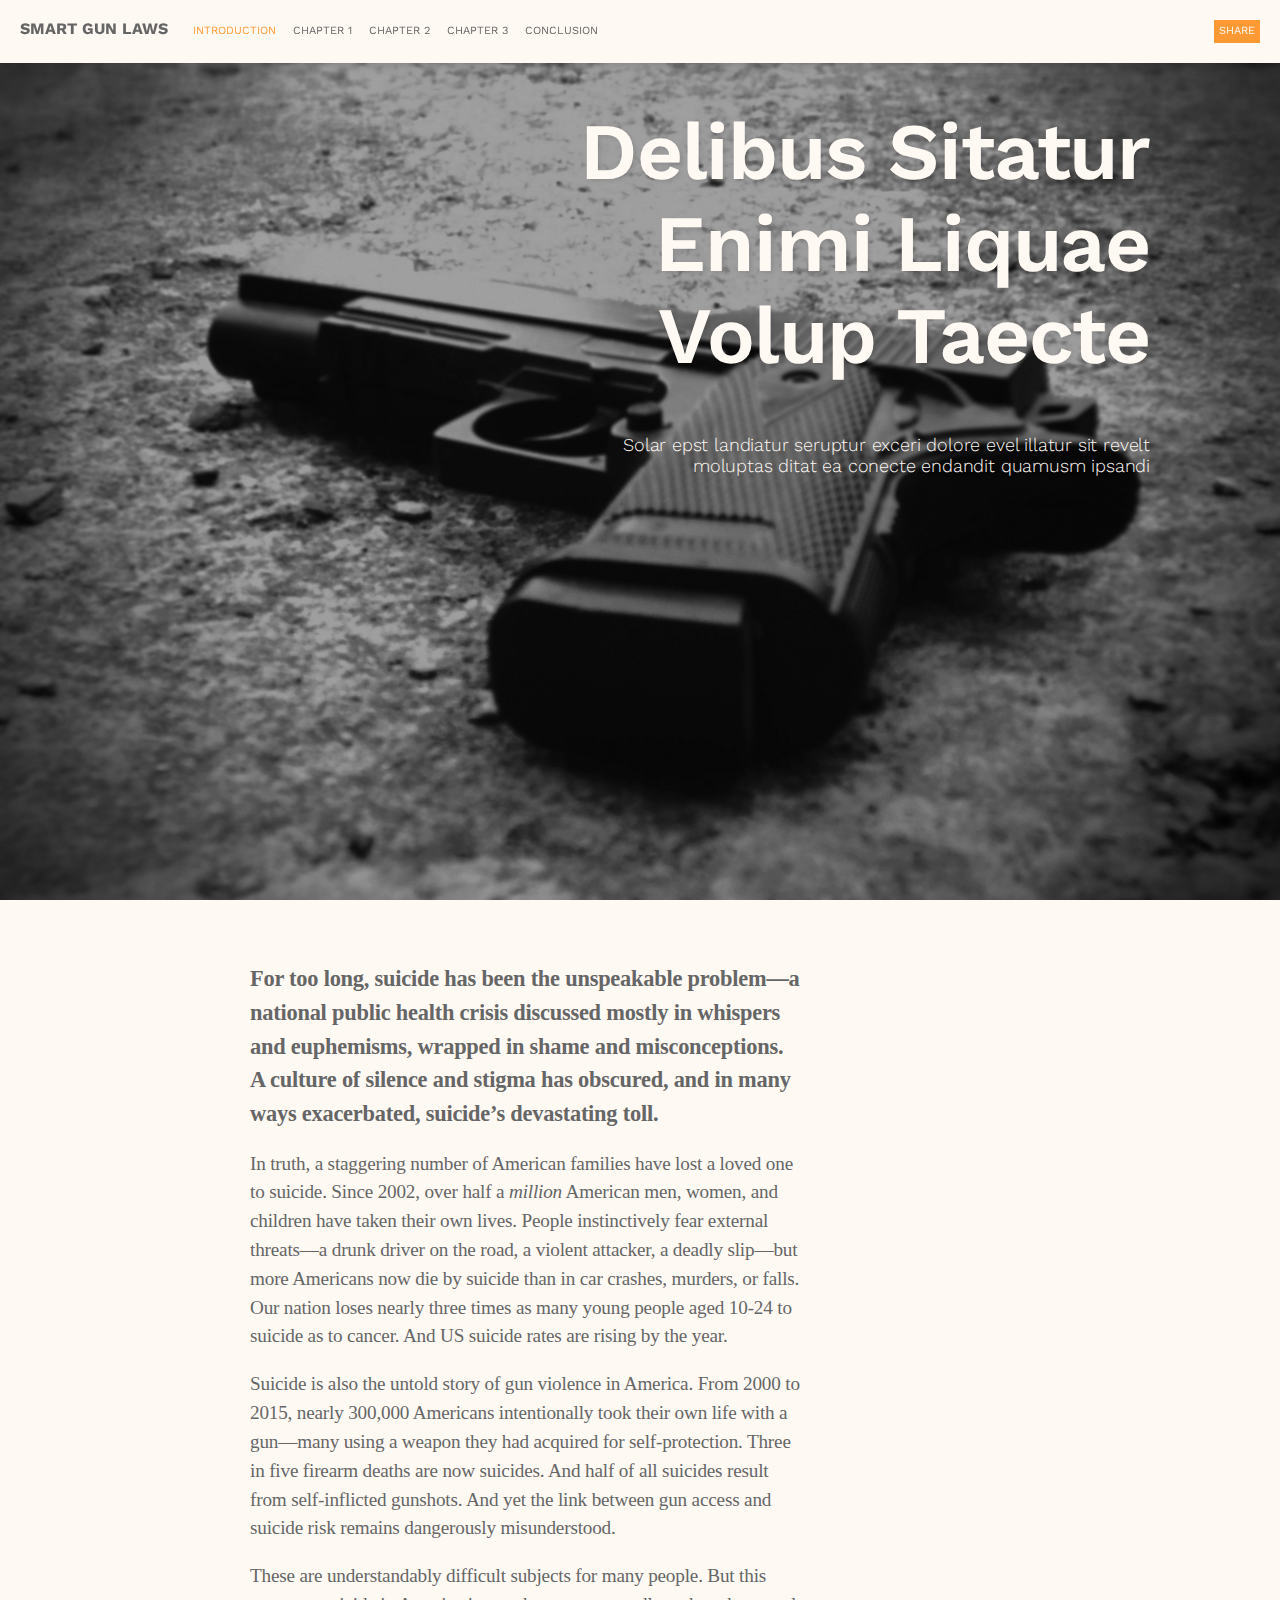
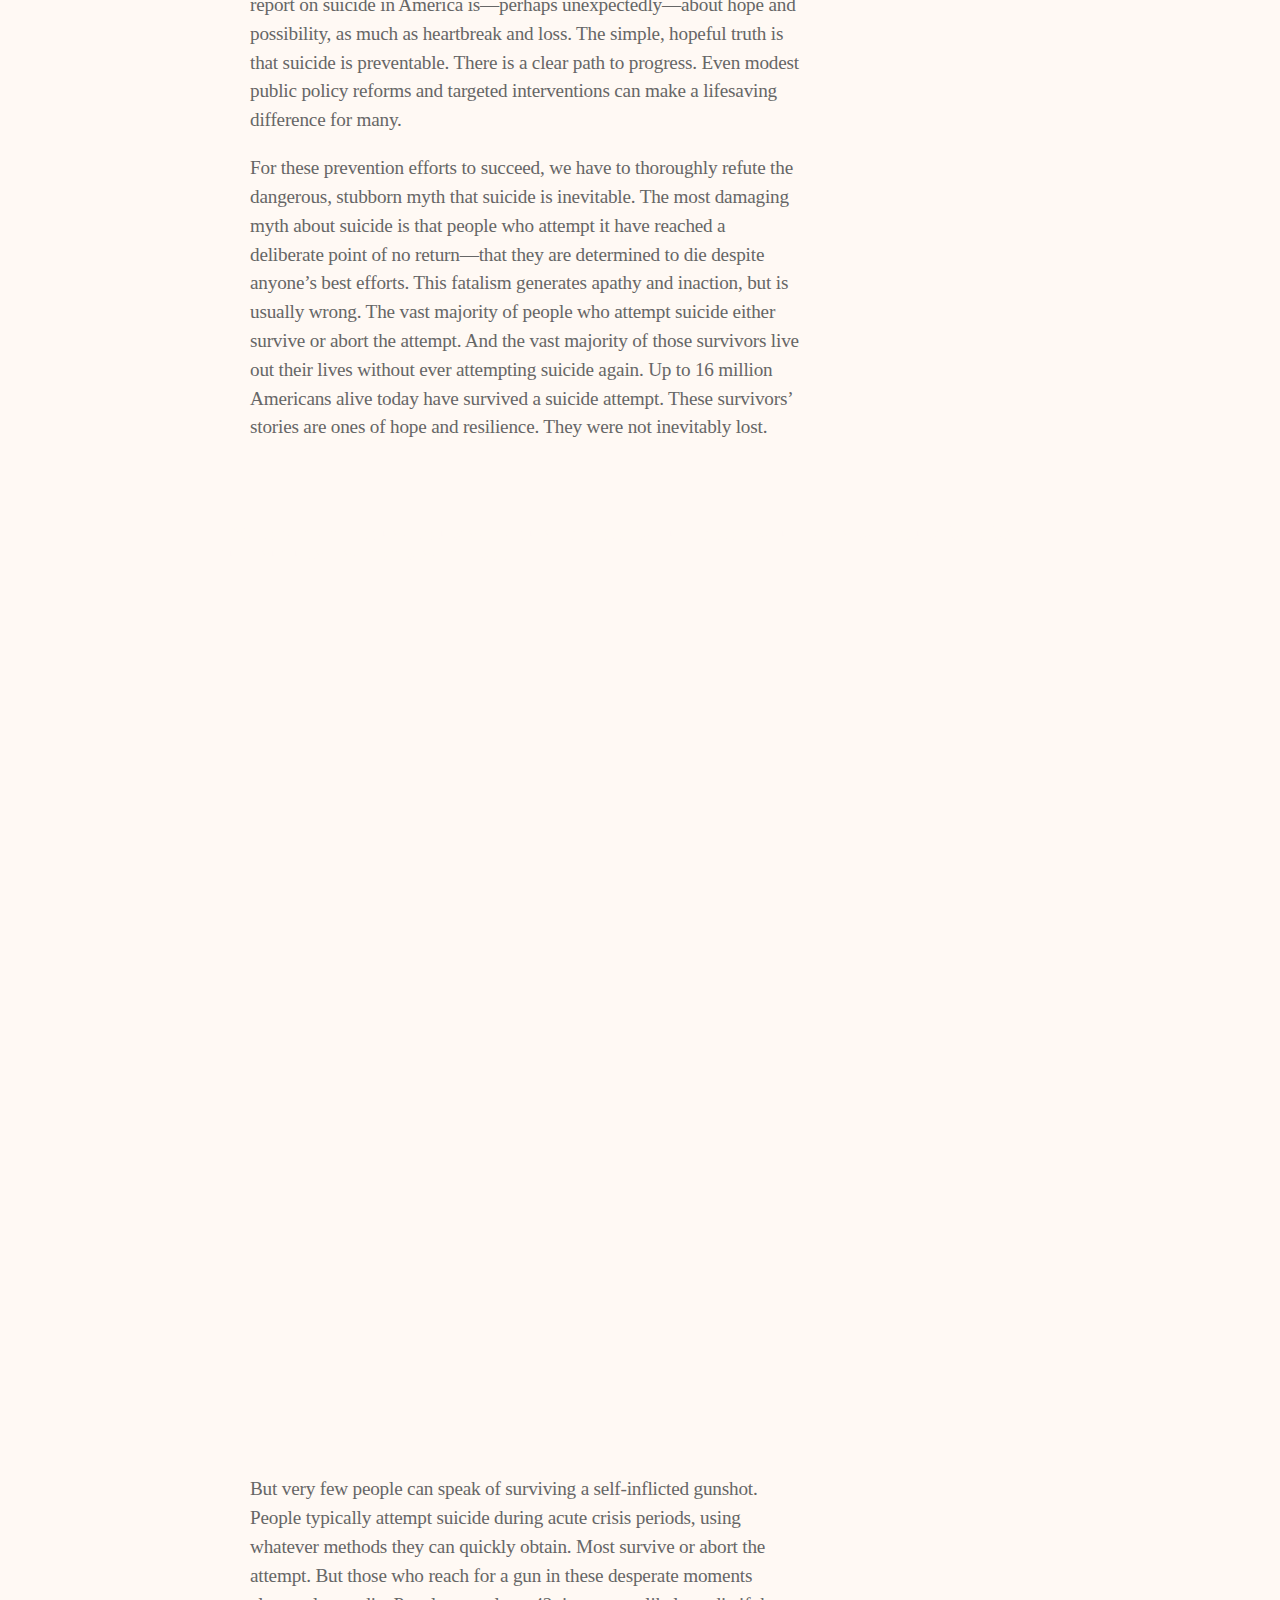
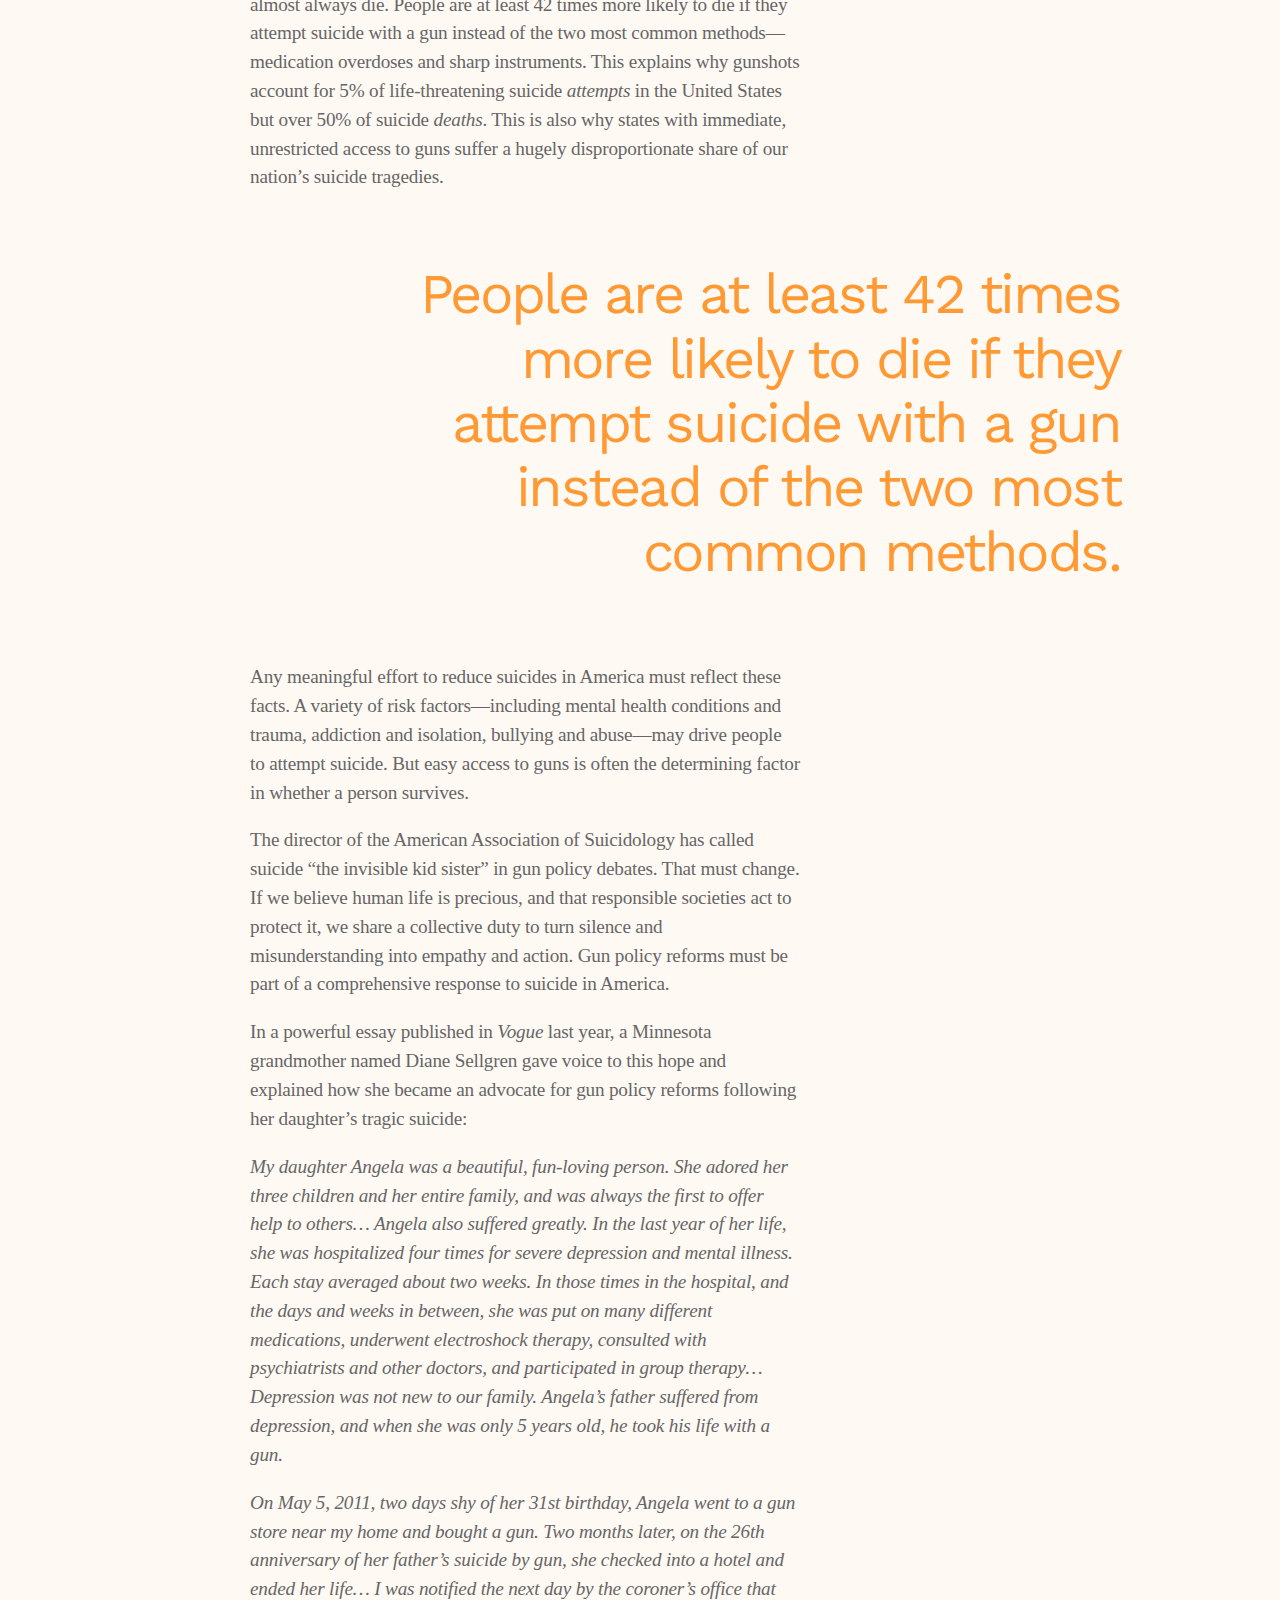
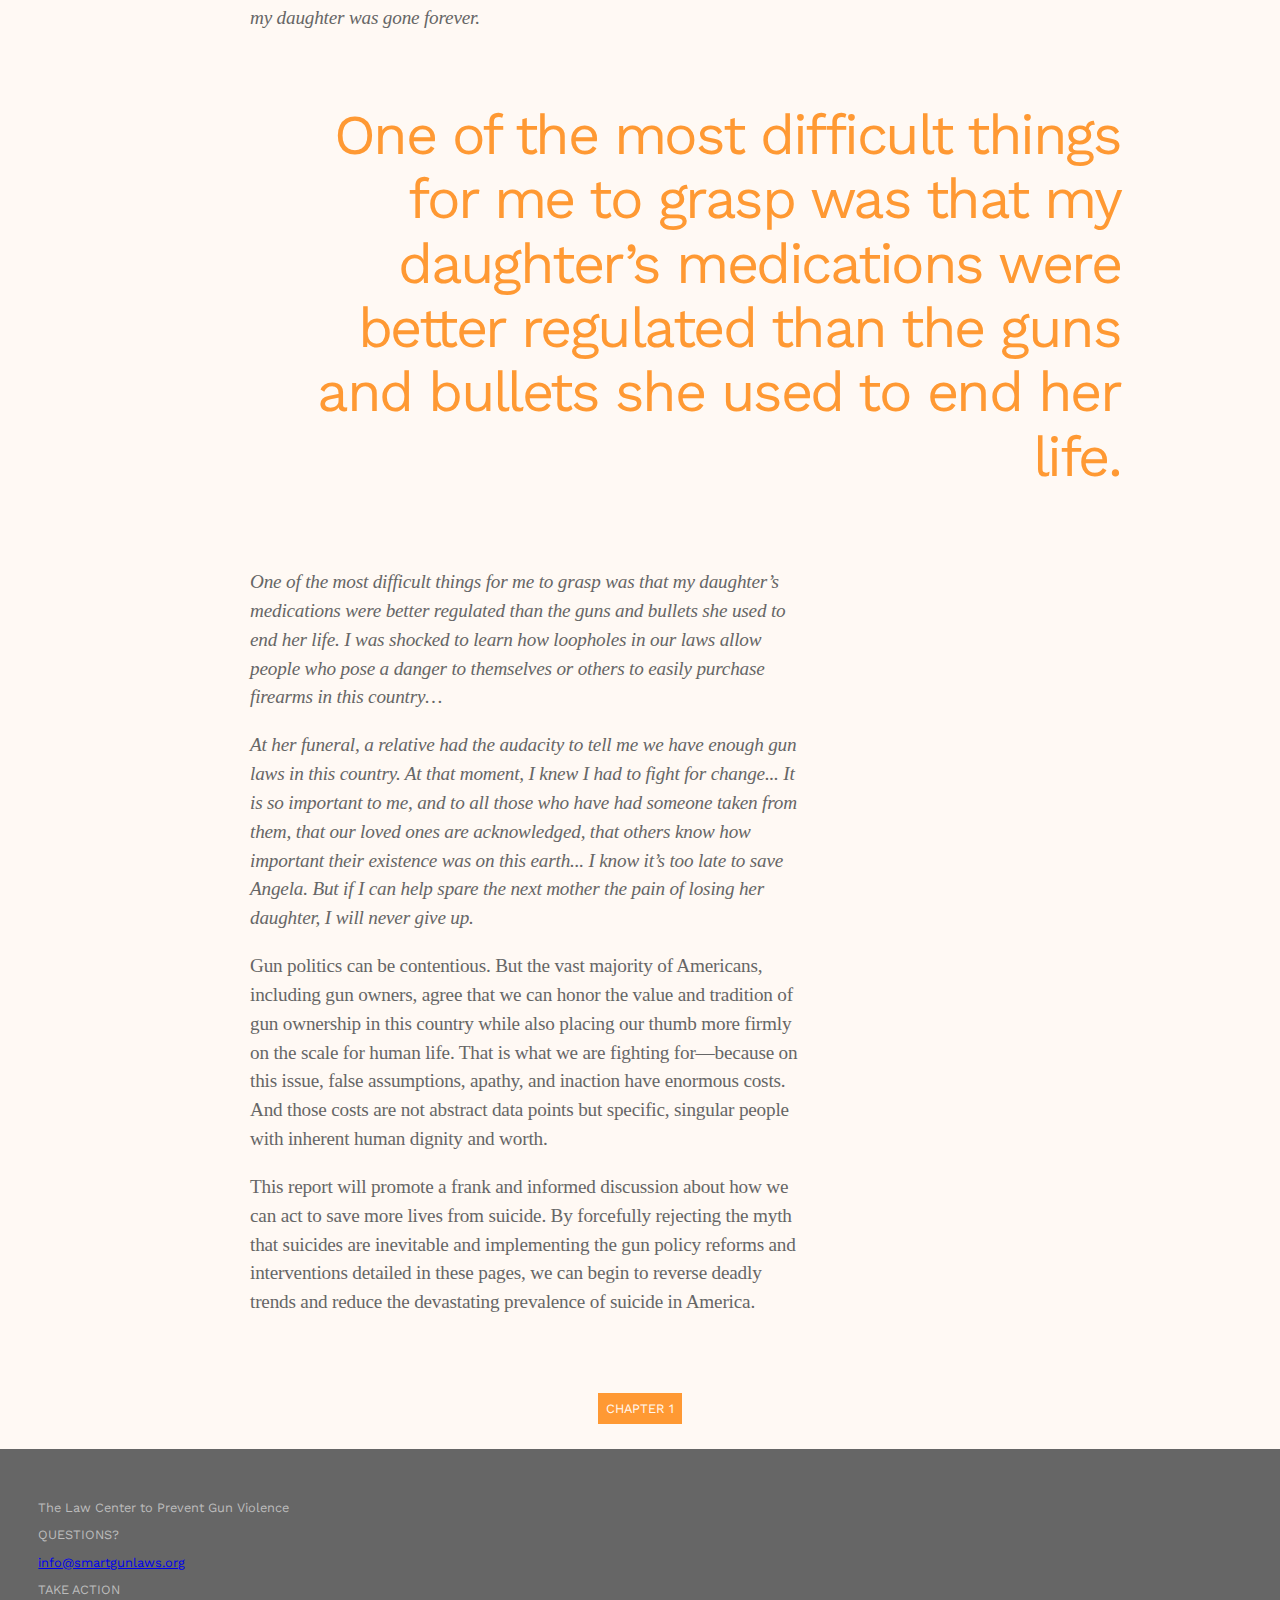
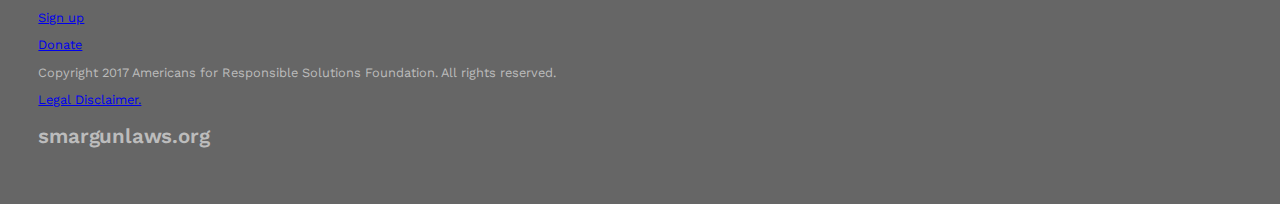
==== index.html @ 07b97317 "Cleaned up header and started cleaning up footer." ====
<!DOCTYPE html>
<html lang="en">
  <head>
    <meta charset="utf-8">
    <!--
      NOTE:
        Page title taxonomy:
          - Homepage: Smart Gun Laws
          - Mission: Mission | Smart Gun Laws
          - About: About | Smart Gun Laws
          - Reports: Reports | Smart Gun Laws
          - Report Page: Report Title | Reports | Smart Gun Laws
    -->
    <title>Delibus sitatur enimi liquae volup taecte | Reports | Smart Gun Laws</title>
    <meta name="description" content="Report template Law Center to Prevent Gun Violence">
    <!-- REVIEW: add some keywords -->
    <meta name="keywords" content="keywords, go, here">
    <!-- NOTE: Normalize/Reset first, followed by third-party, then author CSS -->
    <link rel="stylesheet" href="styles/normalize.css">
    <link rel="stylesheet" href="https://fonts.googleapis.com/css?family=Montserrat:100,100i,200,200i,300,300i,400,400i,500,500i,600,600i,700,700i,800,800i,900,900i">
    <link rel="stylesheet" href="https://fonts.googleapis.com/css?family=Work+Sans:100,200,300,400,500,600,700,800,900">
    <link rel="stylesheet"
    href="//cloud.typography.com/6794894/708148/css/fonts.css">
    <link rel="stylesheet" href="styles/parallax.css">
    <link rel="stylesheet" href="styles/styles.css">
  </head>

  <body>
    <!--
      REVIEW: Semantics re headings
        - use a single h1 followed by h2-h6
        - suggestion: use h1 for report title
        - investigate: best possible semantic for site logo
        - all sections should have a heading
    -->
    <header class="mainheader">
      <!-- <div class="logomark"><img src="images/Logomark.png"></div> -->
      <h1>Smart Gun Laws</h1>
      <button id="menu-toggler">Menu</button>
      <ul class="nav" id="main-menu">
        <li class="nav-item"><a class="current-page" href="index.html">Introduction</a></li>
        <li class="nav-item"><a href="chapter1.html">Chapter 1</a></li>
        <li class="nav-item"><a href="chapter2.html">Chapter 2</a></li>
        <li class="nav-item"><a href="chapter3.html">Chapter 3</a></li>
        <li class="nav-item"><a href="conclusion.html">Conclusion</a></li>
      </ul>
      <a class="donate" href="https://smart-gun-laws.networkforgood.com/projects/11942-smart-gun-laws">Share</a>
    </header>
   
    <div class="titlebanner image-container">
      <h1>Delibus sitatur enimi liquae volup taecte</h1>
      <h2 class="titlebanner-subhead">Solar epst landiatur seruptur exceri dolore evel illatur sit revelt moluptas ditat ea conecte endandit quamusm ipsandi</h2>
    </div>

    <div class="reportcontainer">
      <p class="introtext">For too long, suicide has been the unspeakable problem—a national public health crisis discussed mostly in whispers and euphemisms, wrapped in shame and misconceptions. A culture of silence and stigma has obscured, and in many ways exacerbated, suicide’s devastating toll.</p>
      <p>In truth, a staggering number of American families have lost a loved one to suicide. Since 2002, over half a <i>million</i> American men, women, and children have taken their own lives. People instinctively fear external threats—a drunk driver on the road, a violent attacker, a deadly slip—but more Americans now die by suicide than in car crashes, murders, or falls. Our nation loses nearly three times as many young people aged 10-24 to suicide as to cancer. And US suicide rates are rising by the year. 
      </p>
      <p>Suicide is also the untold story of gun violence in America. From 2000 to 2015, nearly 300,000 Americans intentionally took their own life with a gun—many using a weapon they had acquired for self-protection. Three in five firearm deaths are now suicides. And half of all suicides result from self-inflicted gunshots. And yet the link between gun access and suicide risk remains dangerously misunderstood.</p>
      <p>These are understandably difficult subjects for many people. But this report on suicide in America is—perhaps unexpectedly—about hope and possibility, as much as heartbreak and loss. The simple, hopeful truth is that suicide is preventable. There is a clear path to progress. Even modest public policy reforms and targeted interventions can make a lifesaving difference for many. 
      </p>
      <p>For these prevention efforts to succeed, we have to thoroughly refute the dangerous, stubborn myth that suicide is inevitable. The most damaging myth about suicide is that people who attempt it have reached a deliberate point of no return—that they are determined to die despite anyone’s best efforts. This fatalism generates apathy and inaction, but is usually wrong. The vast majority of people who attempt suicide either survive or abort the attempt. And the vast majority of those survivors live out their lives without ever attempting suicide again. Up to 16 million Americans alive today have survived a suicide attempt. These survivors’ stories are ones of hope and resilience. They were not inevitably lost. 
      </p>
    </div>

    <div id="group1" class="parallax__layer--base image-container inner-image" style="background-image: url('images/sad.jpg')">
      <div>
        <blockquote class="parallax__layer--fore">50% lonest enimiliquae voluptaecte quias di doloriberrum doloreperum eosa peri voluptibero blantis sum aut ullaccae non prae nimpor.</blockquote>
      </div>
    </div>

    <div class="reportcontainer">
      <p>But very few people can speak of surviving a self-inflicted gunshot. People typically attempt suicide during acute crisis periods, using whatever methods they can quickly obtain. Most survive or abort the attempt. But those who reach for a gun in these desperate moments almost always die. People are at least 42 times more likely to die if they attempt suicide with a gun instead of the two most common methods—medication overdoses and sharp instruments. This explains why gunshots account for 5% of life-threatening suicide <i>attempts</i> in the United States but over 50% of suicide <i>deaths</i>. This is also why states with immediate, unrestricted access to guns suffer a hugely disproportionate share of our nation’s suicide tragedies. 
      </p>
      <blockquote>People are at least 42 times more likely to die if they attempt suicide with a gun instead of the two most common methods.</blockquote>
      <p>Any meaningful effort to reduce suicides in America must reflect these facts. A variety of risk factors—including mental health conditions and trauma, addiction and isolation, bullying and abuse—may drive people to attempt suicide. But easy access to guns is often the determining factor in whether a person survives. 
      </p>
      <p>The director of the American Association of Suicidology has called suicide “the invisible kid sister” in gun policy debates. That must change.  If we believe human life is precious, and that responsible societies act to protect it, we share a collective duty to turn silence and misunderstanding into empathy and action. Gun policy reforms must be part of a comprehensive response to suicide in America. 
      </p>
      <p>In a powerful essay published in <i>Vogue</i> last year, a Minnesota grandmother named Diane Sellgren gave voice to this hope and explained how she became an advocate for gun policy reforms following her daughter’s tragic suicide:
      </p>
      <p><i>My daughter Angela was a beautiful, fun-loving person. She adored her three children and her entire family, and was always the first to offer help to others… Angela also suffered greatly. In the last year of her life, she was hospitalized four times for severe depression and mental illness. Each stay averaged about two weeks. In those times in the hospital, and the days and weeks in between, she was put on many different medications, underwent electroshock therapy, consulted with psychiatrists and other doctors, and participated in group therapy… Depression was not new to our family. Angela’s father suffered from depression, and when she was only 5 years old, he took his life with a gun. 
      </i></p>
      <p><i>On May 5, 2011, two days shy of her 31st birthday, Angela went to a gun store near my home and bought a gun. Two months later, on the 26th anniversary of her father’s suicide by gun, she checked into a hotel and ended her life… I was notified the next day by the coroner’s office that my daughter was gone forever. 
      </i></p>
      <blockquote>One of the most difficult things for me to grasp was that my daughter’s medications were better regulated than the guns and bullets she used to end her life.</blockquote>
      <p><i>One of the most difficult things for me to grasp was that my daughter’s medications were better regulated than the guns and bullets she used to end her life. I was shocked to learn how loopholes in our laws allow people who pose a danger to themselves or others to easily purchase firearms in this country… 
      </i></p>
      <p><i>At her funeral, a relative had the audacity to tell me we have enough gun laws in this country. At that moment, I knew I had to fight for change... It is so important to me, and to all those who have had someone taken from them, that our loved ones are acknowledged, that others know how important their existence was on this earth... I know it’s too late to save Angela. But if I can help spare the next mother the pain of losing her daughter, I will never give up.
      </i></p>
      <p>Gun politics can be contentious. But the vast majority of Americans, including gun owners, agree that we can honor the value and tradition of gun ownership in this country while also placing our thumb more firmly on the scale for human life. That is what we are fighting for—because on this issue, false assumptions, apathy, and inaction have enormous costs. And those costs are not abstract data points but specific, singular people with inherent human dignity and worth.</p>
      <p>This report will promote a frank and informed discussion about how we can act to save more lives from suicide. By forcefully rejecting the myth that suicides are inevitable and implementing the gun policy reforms and interventions detailed in these pages, we can begin to reverse deadly trends and reduce the devastating prevalence of suicide in America. 
      </p>
    </div>

    <div class="chapternav-container">
      <a class="bottompage_chapternav" href="chapter1.html">Chapter 1</a>
    </div>

    <footer>
      <!-- this class is defined as "mainheader h1, footer h1" at the top of the stylesheet -->
      <!-- REVIEW: remove h1 -->
      <!-- TODO: style to look more like a heading -->
      <p>The Law Center to Prevent Gun Violence</p>


      <p class="footer-emphasis">Questions?</p>
      <p><a href="mailto:info@smartgunlaws.org"> info@smartgunlaws.org</a></p>

      <p class="footer-emphasis">Take Action</p>
      <p><a href="http://smartgunlaws.org/sign-up/">Sign up</a></p>

      <p><a href="https://smart-gun-laws.networkforgood.com/projects/11942-smart-gun-laws">Donate</a></p>


      <p>Copyright 2017 Americans for Responsible Solutions Foundation. All rights reserved.</p>
      <p><a href="http://smartgunlaws.org/legal-disclaimer">Legal Disclaimer.</a></p>
      <h2 class=".footer-url">smargunlaws.org</h2>
    </footer>

    <script src="scripts/jquery-3.2.1.min.js"></script>
    <script src="scripts/index.js"></script>

  </body>
</html>
---- styles/parallax.css ----
/* Parallax base styles */
.parallax {
  /* height fallback for older browsers */
  height: 500px;
  height: 100vh;
  overflow-x: hidden;
  overflow-y: auto;
  -webkit-perspective: 300px;
  perspective: 300px;
  -webkit-perspective-origin-x: 100%;
  perspective-origin-x: 100%;
}

.parallax__group {
  position: relative;
  /* height fallback for older browsers */
  height: 500px;
  height: 100vh;
  -webkit-transform-style: preserve-3d;
  transform-style: preserve-3d;
}

.parallax__layer {
  position: absolute;
  top: 0;
  left: 0;
  right: 0;
  bottom: 0;
  -webkit-transform-origin-x: 100%;
  transform-origin-x: 100%;
}

/* Scale is calculated using:
  1 + (translateZ * -1) / perspective
*/
.parallax__layer--fore {
  -webkit-transform: translateZ(90px) scale(.7);
  transform: translateZ(90px) scale(.7);
  z-index: 1;
}

.parallax__layer--base {
  -webkit-transform: translateZ(0);
  transform: translateZ(0);
  z-index: 4;
}

.parallax__layer--back {
  -webkit-transform: translateZ(-100px) scale(2);
  transform: translateZ(-100px) scale(2);
  z-index: 3;
}

.parallax__layer--deep {
  -webkit-transform: translateZ(-600px) scale(3);
  transform: translateZ(-600px) scale(3);
  z-index: 2;
}

#group1 {
  /* slide over group 2 */
  z-index: 5; 
}
---- styles/styles.css ----
/* apply a natural box layout model to all elements, but allowing components to change */
html {
  box-sizing: border-box;
}
*, *:before, *:after {
  box-sizing: inherit;
}

html, body {
  font-family: 'Work Sans', sans-serif;
  color: #666;
  margin: 0;
  padding: 0;
  height: 100%;
  background-color: #fff9f4;
  word-break: keep-all;
}

h3, h4, h5, h6, .reportcontainer h1, .reportcontainer h2 {
  padding-top: 2em;
  padding-bottom: 0px;
  margin-left: -20px;
}

h2 {
  font-size: 1.6em;
  font-weight: 600;
  letter-spacing: -0.01em;
  /*text-transform: uppercase;*/
}

h3 {
  font-size: 1.4em;
  font-weight: 600;
  letter-spacing: 0.01em;
}

h4 {
  font-weight: 200;
  letter-spacing: -0.01em;
  text-transform: uppercase;
}

h5 {
  font-size: 0.9em;
  font-weight: 700;
  letter-spacing: -0.01em;
  text-transform: uppercase;
  margin-left: inherit;
}

h6 {
  font-weight: 200;
  letter-spacing: -0.01em;
  margin-left: inherit;
}

.image-container {
  background-size: cover;
  background-attachment: fixed;
  height: 100vh;
  z-index: 2;
  /*content: attr(experiment)*/
}

/**** END BODY STYLES ****/

header {
  position: fixed;
  z-index: 1;
  width: 100%;
  padding: 0 20px;
  box-shadow: 0 1px 12px -3px rgba(0,0,0,0.3);
  background-color: #fff9f4;
  border-bottom: 1px #ddd;
}

button {
  cursor: pointer;
  outline: 0;
}

header h1, footer h1{
  font-size: 1em;
  display: inline-block;
  text-transform: uppercase;
}

.logomark {
  /*background-image: url(../images/Logomark.png);*/
  width: 15px;
  padding: 5px;
  display: inline;
  margin: 0px 5px;
}


/**** MAIN NAVIGATION ****/

.mainheader ul{
  display: inline-block;
  margin: 20px;
  padding: 0;
  list-style: none;
  cursor: pointer;
}

.nav li {
  display: inline;
  padding-right: 12px;
}

#menu-toggler {
  display: none;
}

/*
When defining pseudo-behaviors for link the rulesets need to come in this order ("love hate")
  a:link - a basic link
  a:visited - a previously visited page
  a:hover - a mouse over the link
  a:active - a currently clicked link
*/

.mainheader a {
  color: #666;
  text-decoration: none;
  font-size: 11px;
  text-transform: uppercase;
}

.mainheader a:hover {
  color: #ff9933;
  transition: color .2s linear;
}

.mainheader a:active {
  color: #ff9933;
}

.mainheader a.current-page {
  color: #ff9933;}

.mainheader a.donate {
  float: right;
  margin: 20px 0;
  padding: 5px;
  color: #fff9f4;
  background-color: #ff9933;
}

a:visited {
  color: inherit;
  text-decoration: none;
}

/**** END MAIN NAVIGATION ****/



/**** TITLE BANNER ****/

.titlebanner {
  min-height: 600px;
  /* Make a concession for the fixed position header above (~52px high) */
  padding: 52px 130px 0px 550px;
  font-size: 40px;
  letter-spacing: -0.03em;
  background-image: url("../images/gun-on-ground-gray2.jpg");
  color: #fff9f4;
  text-transform: capitalize;
  text-align: right;
  text-shadow: 2px 2px 4px rgba(0, 0, 0, 0.1);
}

.titlebanner h1 {
  font-weight: 600;
}

.titlebanner-subhead {
  font-size: 18px;
  font-weight: 300;
  text-transform: none;
  padding-top: 0px;
}

/**** END TITLE BANNER ****/

/**** REPORT BODY ****/

.reportcontainer {
  padding: 40px 100px 40px 250px;
}

.reportcontainer h1 {
  font-size: 2em;
  text-transform: lowercase;
  text-transform: capitalize;
}

.reportcontainer p {
  font-family: Georgia, serif;
  line-height: 1.5em;
  letter-spacing: -0.01em;
  font-size: 1.2em;
  padding-right: 380px;
  margin-bottom: 10px;
}

.reportcontainer .introtext {
  color: #666;
  font-size: 1.4em;
  font-weight: 700;
}

.reportcontainer blockquote {
  margin: 0;
  padding: 60px;
  font-size: 3.5em;
  letter-spacing: -0.045em;
  text-align: right;
  color: #ff9933;
}

.inner-image blockquote {
  font-size: 1.5em;
  color: #fff9f4;
}

.reportcontainer ul { 
  margin: 0px 60px; 
  padding: 30px; 
  line-height: 1.5em;
}

.reportcontainer li {
  margin-bottom: 10px;
 /* margin-right: 50px;*/
 max-width: 87%;
}

/**** END REPORT BODY ****/



/**** GRAPHICS ****/

.graphic-container {
  font-size: 1em;
  letter-spacing: -0.045em;
  z-index: 1;
  padding: 50px;
  margin: 40px 40px;
  /*position: relative;
  display: block;*/
  text-transform: uppercase;
  font-size: 0.8em;
  text-align: center;
  display: flex;
  flex-wrap: wrap;
  justify-content: space-between;
}

.bar-chart {
  display: table;
  table-layout: fixed;
  width: 90%;
  max-width: 600px;
  height: 200px;
  margin: 0 auto;
  /*background-image: linear-gradient(red);
  background-size: 100% 50px;
  background-position: left top;*/
}
.bar-chart li {
  position: relative;
  display: table-cell;
  vertical-align: bottom;
  height: 200px;
}
.bar-chart span {
  margin: 0 1em;
  display: block;
  background: #666;
  animation: draw 1.3s ease-in-out;
}

.bar-chart span:before {
  position: absolute;
  left: 0;
  right: 0;
  top: 100%;
  padding: 5px 1em 0;
  display: block;
  content: attr(title);
}

@keyframes draw {
  0% {
    height: 0;
  }
}


/**** END GRAPHICS ****/




/**** BOTTOM PAGE CHAPTER NAVIGATION****/
.chapternav-container {
  margin: 2em;
  text-align: center;
}

.bottompage_chapternav {
  padding: 8px;
  background-color: #ff9933;
  color: #fff9f4;
  text-transform: uppercase;
  font-size: 0.8em;
  text-decoration: none;
}

a.bottompage_chapternav:hover {
  background-color: #ffefe2;
  transition: background-color .2s linear;
}

a.bottompage_chapternav:active {
  color: #ff9933;
  text-decoration: none;
}



/**** END BOTTOM PAGE CHAPTER NAVIGATION****/




/**** FOOTER ****/

footer {
  padding: 3em;
  font-size: 0.8em;
  background-color: #666;
  color: #bcbcbc;
}

.footer-url {
  font-family: "Gotham A", "Gotham B", sans-serif;
  font-size: 1.1em;
  font-weight: 200;
}

.footer-emphasis {
  font-weight: 400;
  text-transform: uppercase;
}

footer p {
  margin-right: 5px;
}

.footer a:hover {
  color: #ff9933;
  /*text-decoration: underline;*/
  /*transition: color .2s linear;*/
}

.footer a:active {
  color: #ff9933;
}




/**** END FOOTER ****/

/*** MEDIA QUERIES ***/
@media screen and (max-width: 1150px) {
  .titlebanner, .titlebanner-subhead {
    margin: 0px;
    padding: 60px 40px 0px 50px;
    text-align: left;
  }
  .titlebanner-subhead {
    padding: 0px;
  }
  .reportcontainer {
    padding: 40px 100px 80px 40px;
  }
  .reportcontainer p{
    padding-right: 160px;
  }
  .reportcontainer blockquote {
    padding-bottom: 65px;
  }
  .graphic-container{
    width: 50%
  }
}

@media screen and (max-width: 750px) {
  .mainheader h1 {
    display: none;
  }
  .nav li{
    display: none;
  }
  #menu-toggler {
    display: inline;
  }
  .titlebanner, .titlebanner-subhead {
    margin: 0px;
    padding: 60px 40px 0px 50px;
    text-align: left;
    font-size: 2em;
  }
  .titlebanner-subhead {
    padding: 0px;
    font-size: 1em;
  }
  .reportcontainer p{
    padding: 8px 16px;
  }
  .reportcontainer blockquote {
    padding: 30px 0px 60px 0px;
    font-size: 2.5em;
  }
  .graphic-container{
    width: 100%;
    margin: 0px;
    padding: 3px;
  }
  .bar-chart span {
    margin: 0 0.3em;
  }
}

@media screen and (max-width: 450px) {
  h2, h3, h4, h5, h6, .reportcontainer h1, .reportcontainer h2 {
    padding-top: 1.4em;
    padding-bottom: 3px;
    margin-left: 3px;
  }
  .titlebanner h1, .titlebanner-subhead {
    padding: 60px 10px 0px 10px;
    text-align: center;
    font-size: 1.3em;
  }
  .titlebanner-subhead {
    padding-top: 0px;
    /*padding-left: 40px;*/
    font-size: 0.7em;
  }
  .reportcontainer {
    margin-left: 10px;
    margin-right: 10px;
    padding: 0px;
  }
  .reportcontainer p{
    font-size: 1.1em;
    padding: 3px;
  }
  .reportcontainer blockquote {
    font-size: 2em;
    text-align: right;
    font-weight: 400;
    padding-right: 10px;
    padding-bottom: 30px;
    padding-left: 0px;
  }
}

/*** END MEDIA QUERIES ***/
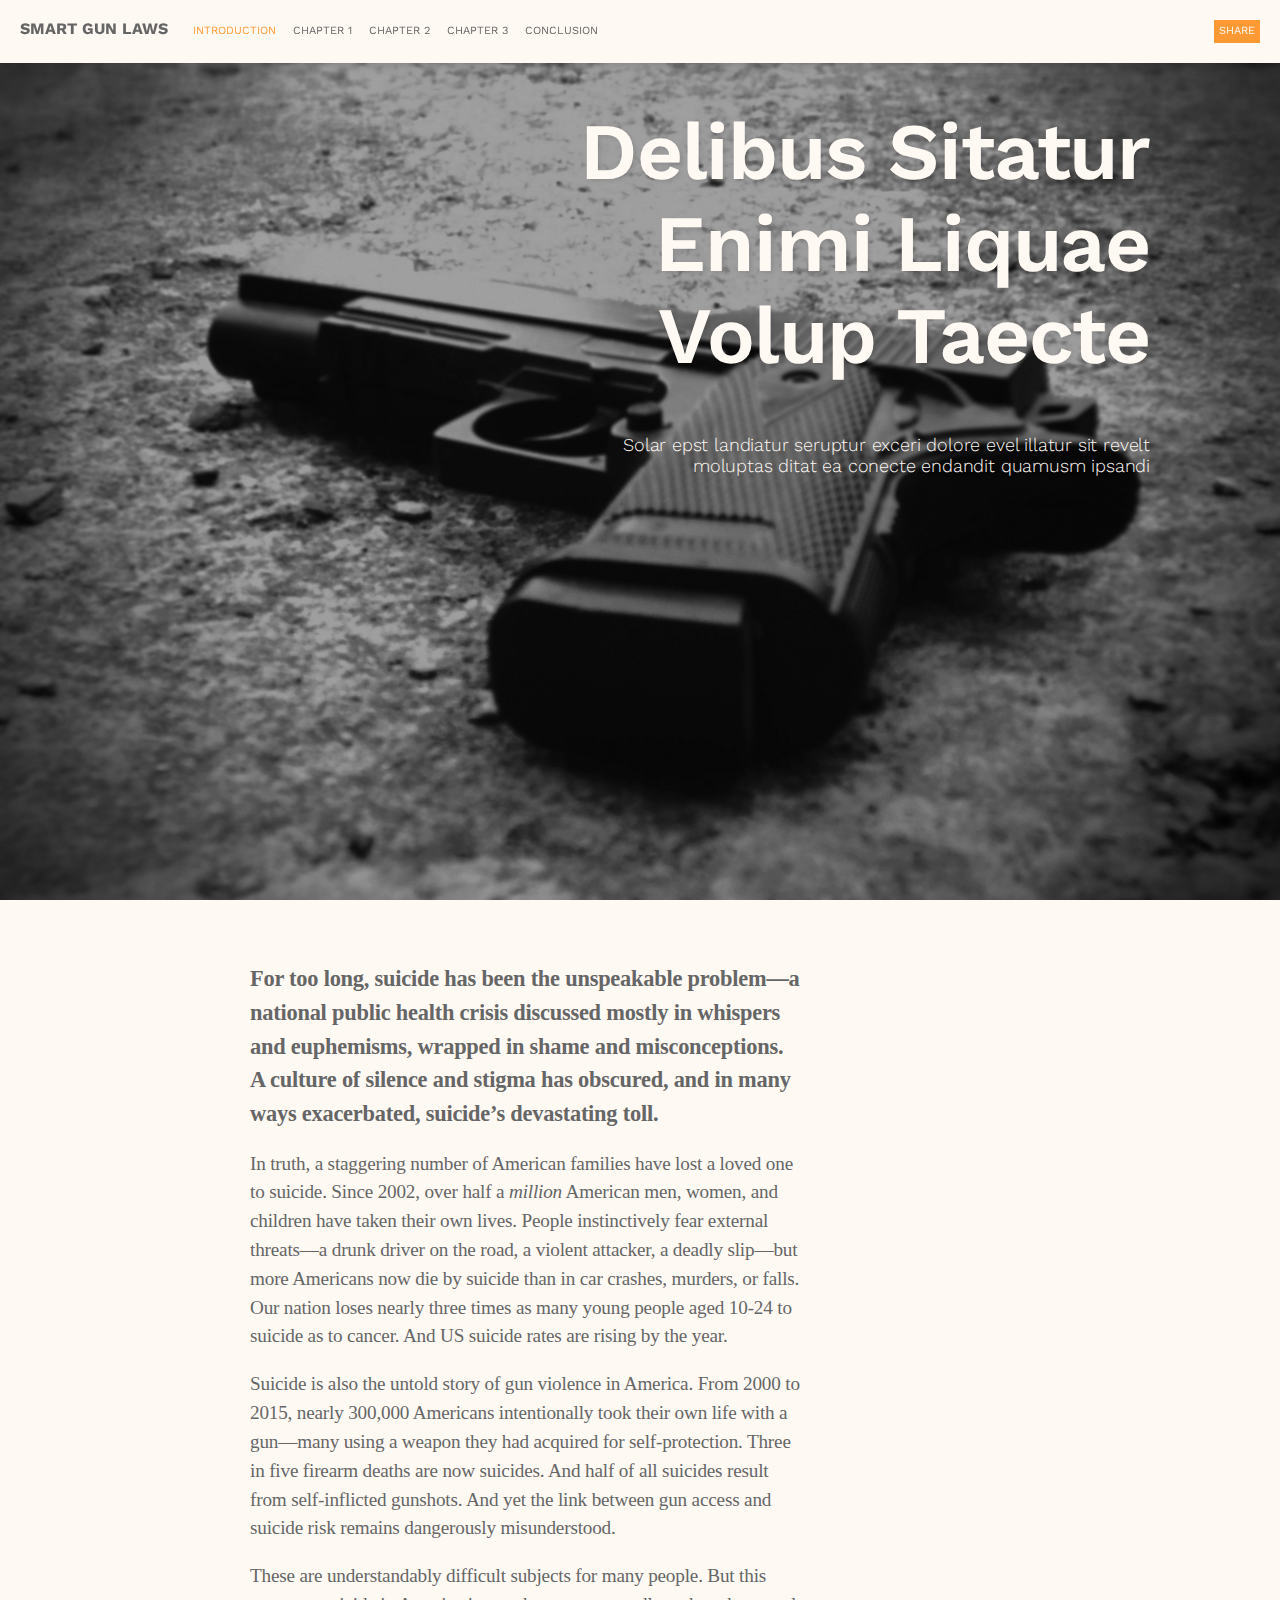
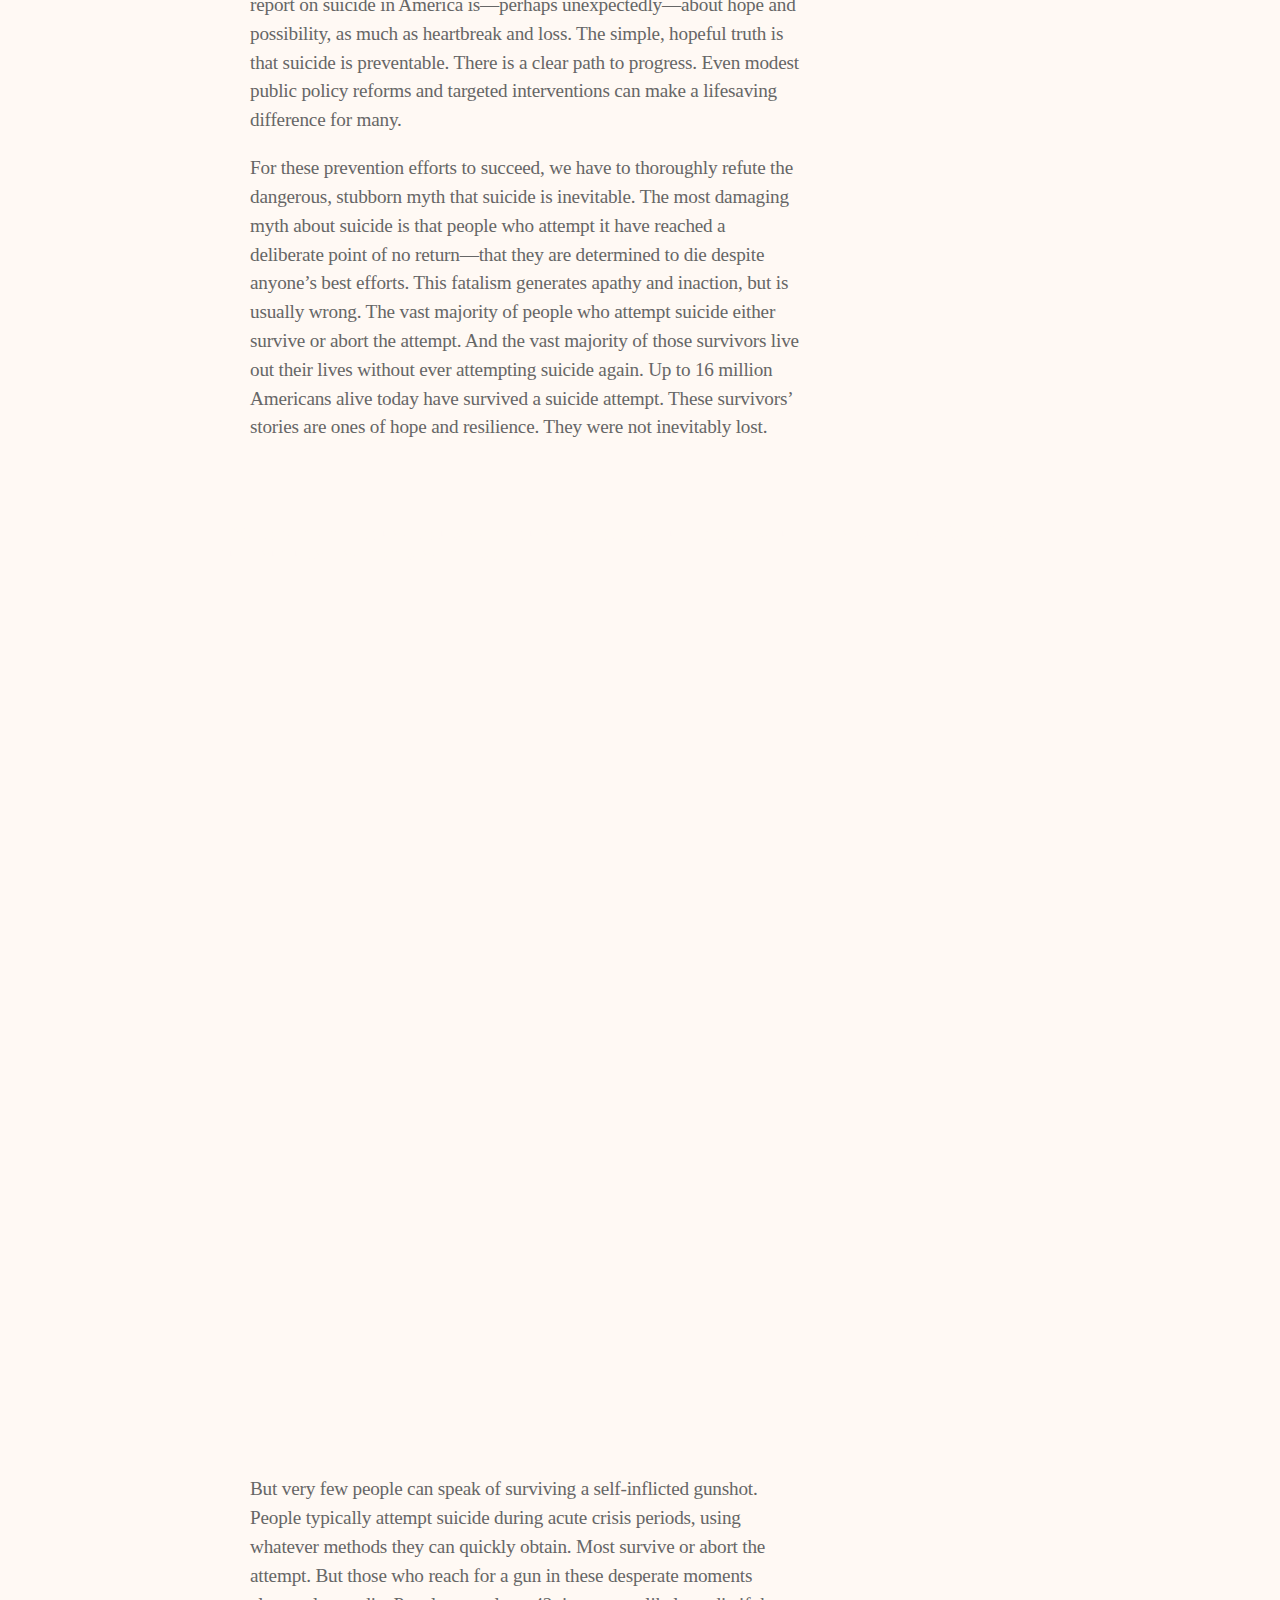
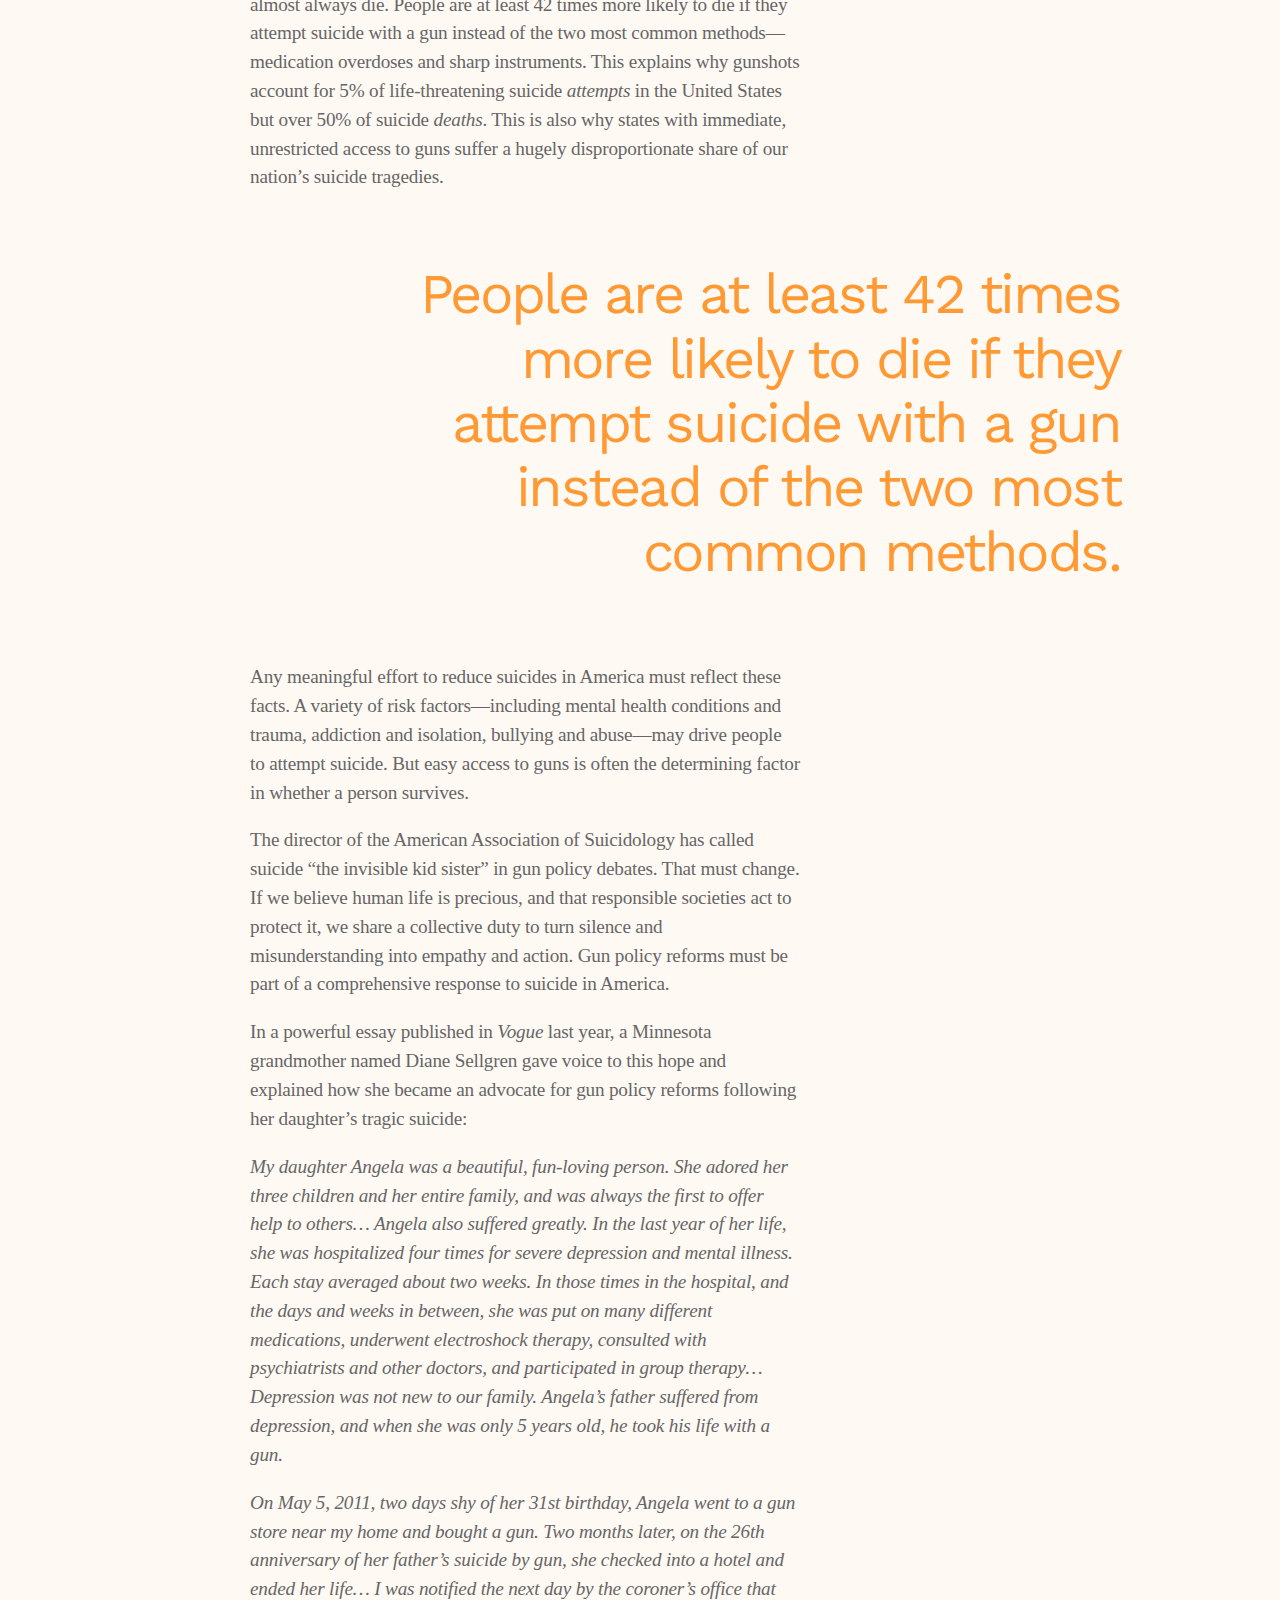
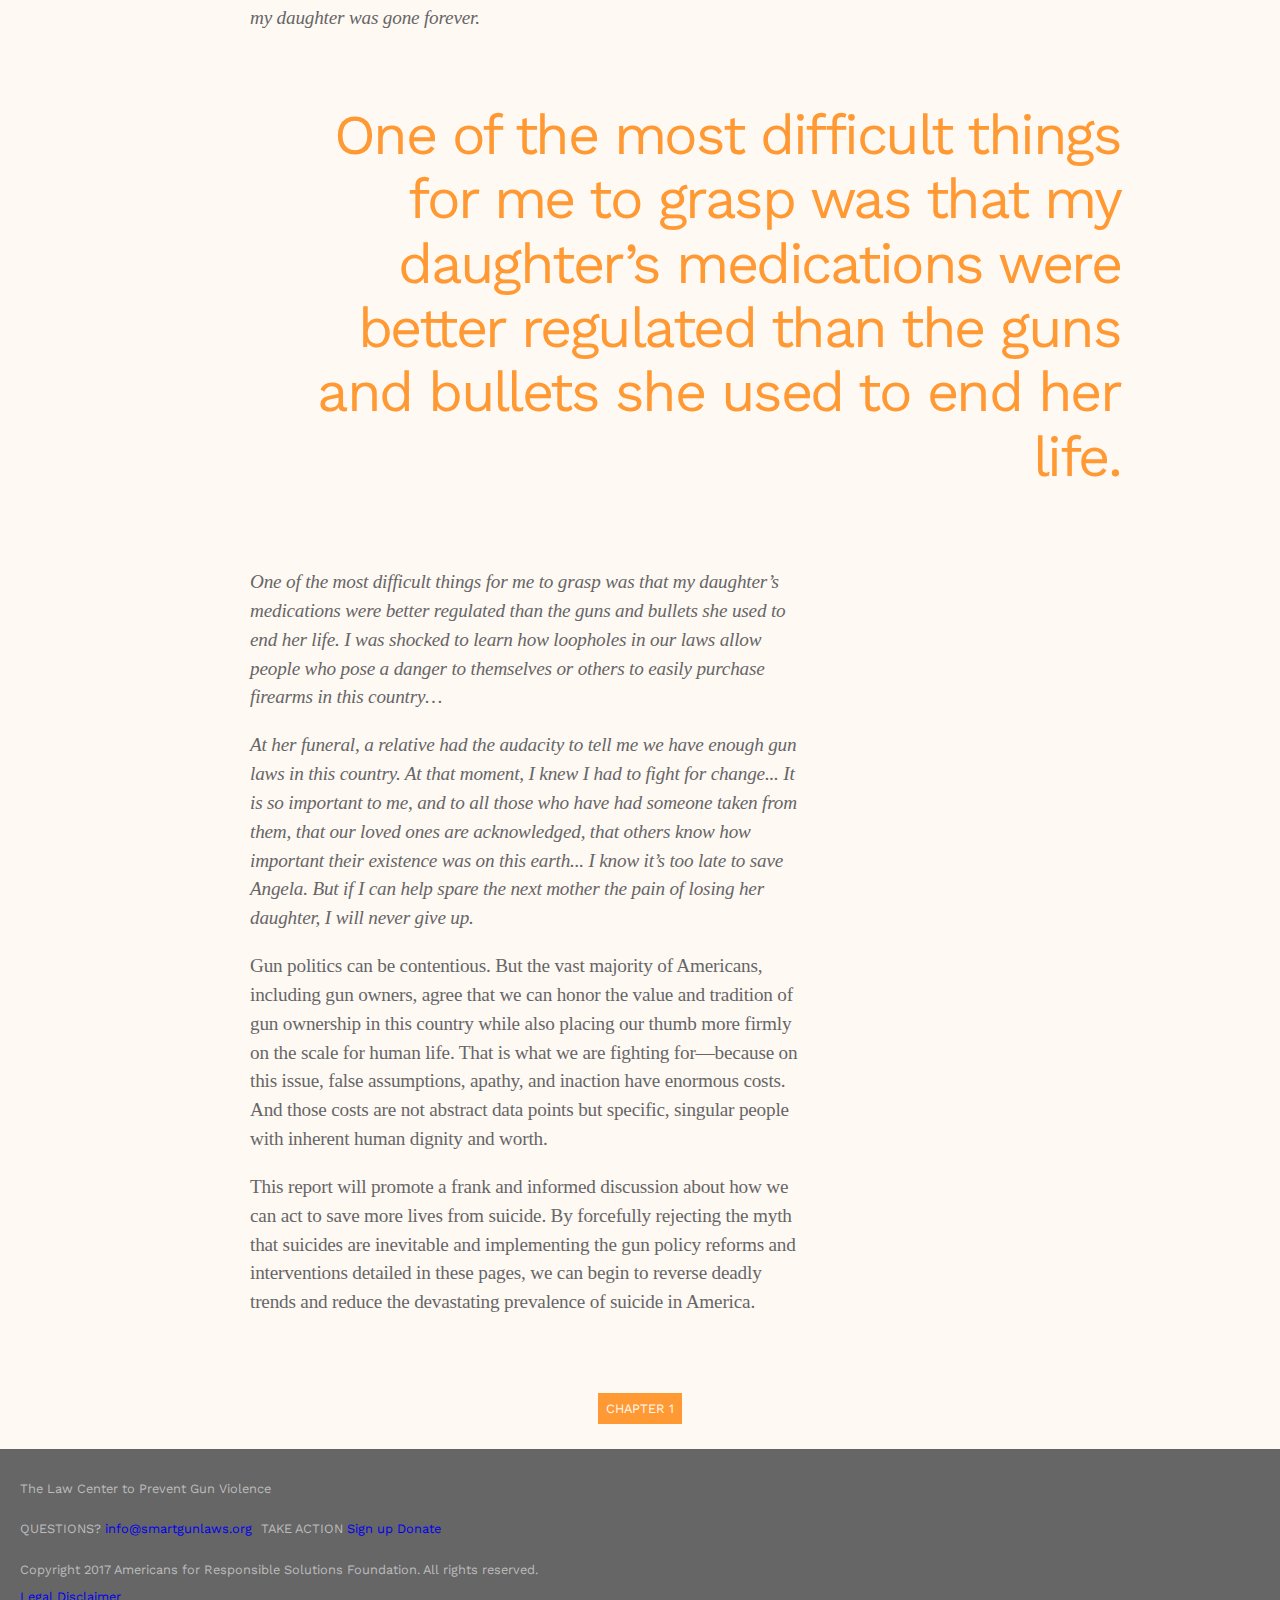
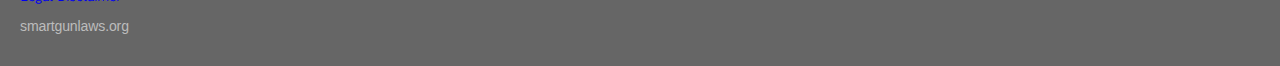
==== commit 8036cfe2: "Cleaned up footer and tidied styles." ====
--- a/index.html
+++ b/index.html
@@ -98,24 +98,19 @@
     </div>
 
     <footer>
-      <!-- this class is defined as "mainheader h1, footer h1" at the top of the stylesheet -->
+      <!-- REVIEW: investigate better semantics for footer elements -->
       <!-- REVIEW: remove h1 -->
       <!-- TODO: style to look more like a heading -->
       <p>The Law Center to Prevent Gun Violence</p>
 
+      <p class="prompts"><span class="heading">Questions?</span> <a href="mailto:info@smartgunlaws.org"> info@smartgunlaws.org</a></p>
 
-      <p class="footer-emphasis">Questions?</p>
-      <p><a href="mailto:info@smartgunlaws.org"> info@smartgunlaws.org</a></p>
-
-      <p class="footer-emphasis">Take Action</p>
-      <p><a href="http://smartgunlaws.org/sign-up/">Sign up</a></p>
-
-      <p><a href="https://smart-gun-laws.networkforgood.com/projects/11942-smart-gun-laws">Donate</a></p>
-
+      <p class="prompts"><span class="heading">Take Action</span> <a href="http://smartgunlaws.org/sign-up/">Sign up</a> <a href="https://smart-gun-laws.networkforgood.com/projects/11942-smart-gun-laws">Donate</a></p>
 
       <p>Copyright 2017 Americans for Responsible Solutions Foundation. All rights reserved.</p>
-      <p><a href="http://smartgunlaws.org/legal-disclaimer">Legal Disclaimer.</a></p>
-      <h2 class=".footer-url">smargunlaws.org</h2>
+      <p><a href="http://smartgunlaws.org/legal-disclaimer">Legal Disclaimer</a></p>
+      <!-- REVIEW: remove h2 -->
+      <h2 class="footer-url">smartgunlaws.org</h2>
     </footer>
 
     <script src="scripts/jquery-3.2.1.min.js"></script>
--- a/styles/styles.css
+++ b/styles/styles.css
@@ -5,6 +5,8 @@
 *, *:before, *:after {
   box-sizing: inherit;
 }
+
+/**** GENERIC STYLES ****/
 
 html, body {
   font-family: 'Work Sans', sans-serif;
@@ -55,38 +57,39 @@
   margin-left: inherit;
 }
 
-.image-container {
-  background-size: cover;
-  background-attachment: fixed;
-  height: 100vh;
-  z-index: 2;
-  /*content: attr(experiment)*/
-}
-
-/**** END BODY STYLES ****/
-
-header {
+a {
+  text-decoration: none;
+}
+a:hover {
+  text-decoration: underline;
+}
+
+button {
+  cursor: pointer;
+  outline: 0;
+}
+
+/**** MAIN NAVIGATION ****/
+
+/* REVIEW: consider removing mainheader class and using only `header` */
+.mainheader {
   position: fixed;
   z-index: 1;
   width: 100%;
-  padding: 0 20px;
+  padding: 20px;
   box-shadow: 0 1px 12px -3px rgba(0,0,0,0.3);
   background-color: #fff9f4;
   border-bottom: 1px #ddd;
 }
 
-button {
-  cursor: pointer;
-  outline: 0;
-}
-
-header h1, footer h1{
+.mainheader h1 {
+  display: inline-block;
+  margin: 0;
   font-size: 1em;
-  display: inline-block;
-  text-transform: uppercase;
-}
-
-.logomark {
+  text-transform: uppercase;
+}
+
+.mainheader .logomark {
   /*background-image: url(../images/Logomark.png);*/
   width: 15px;
   padding: 5px;
@@ -94,12 +97,9 @@
   margin: 0px 5px;
 }
 
-
-/**** MAIN NAVIGATION ****/
-
-.mainheader ul{
+.mainheader ul {
   display: inline-block;
-  margin: 20px;
+  margin: 0 20px;
   padding: 0;
   list-style: none;
   cursor: pointer;
@@ -124,14 +124,14 @@
 
 .mainheader a {
   color: #666;
+  font-size: 11px;
+  text-transform: uppercase;
+}
+
+.mainheader a:hover {
+  color: #ff9933;
+  transition: color .2s linear;
   text-decoration: none;
-  font-size: 11px;
-  text-transform: uppercase;
-}
-
-.mainheader a:hover {
-  color: #ff9933;
-  transition: color .2s linear;
 }
 
 .mainheader a:active {
@@ -139,19 +139,15 @@
 }
 
 .mainheader a.current-page {
-  color: #ff9933;}
+  color: #ff9933;
+  }
 
 .mainheader a.donate {
   float: right;
-  margin: 20px 0;
+  margin: 0;
   padding: 5px;
   color: #fff9f4;
   background-color: #ff9933;
-}
-
-a:visited {
-  color: inherit;
-  text-decoration: none;
 }
 
 /**** END MAIN NAVIGATION ****/
@@ -241,8 +237,6 @@
 
 /**** END REPORT BODY ****/
 
-
-
 /**** GRAPHICS ****/
 
 .graphic-container {
@@ -301,11 +295,14 @@
   }
 }
 
+.image-container {
+  background-size: cover;
+  background-attachment: fixed;
+  height: 100vh;
+  z-index: 2;
+}
 
 /**** END GRAPHICS ****/
-
-
-
 
 /**** BOTTOM PAGE CHAPTER NAVIGATION****/
 .chapternav-container {
@@ -332,17 +329,12 @@
   text-decoration: none;
 }
 
-
-
 /**** END BOTTOM PAGE CHAPTER NAVIGATION****/
 
-
-
-
 /**** FOOTER ****/
 
 footer {
-  padding: 3em;
+  padding: 20px;
   font-size: 0.8em;
   background-color: #666;
   color: #bcbcbc;
@@ -354,7 +346,7 @@
   font-weight: 200;
 }
 
-.footer-emphasis {
+footer .heading {
   font-weight: 400;
   text-transform: uppercase;
 }
@@ -363,18 +355,19 @@
   margin-right: 5px;
 }
 
-.footer a:hover {
+footer .prompts {
+  display: inline-block;
+}
+
+footer a:hover {
   color: #ff9933;
   /*text-decoration: underline;*/
   /*transition: color .2s linear;*/
 }
 
-.footer a:active {
-  color: #ff9933;
-}
-
-
-
+footer a:active {
+  color: #ff9933;
+}
 
 /**** END FOOTER ****/
 
@@ -436,6 +429,9 @@
   }
   .bar-chart span {
     margin: 0 0.3em;
+  }
+  footer .prompts {
+    display: block;
   }
 }
 
@@ -475,9 +471,3 @@
 }
 
 /*** END MEDIA QUERIES ***/
-
-
-
-
-
-
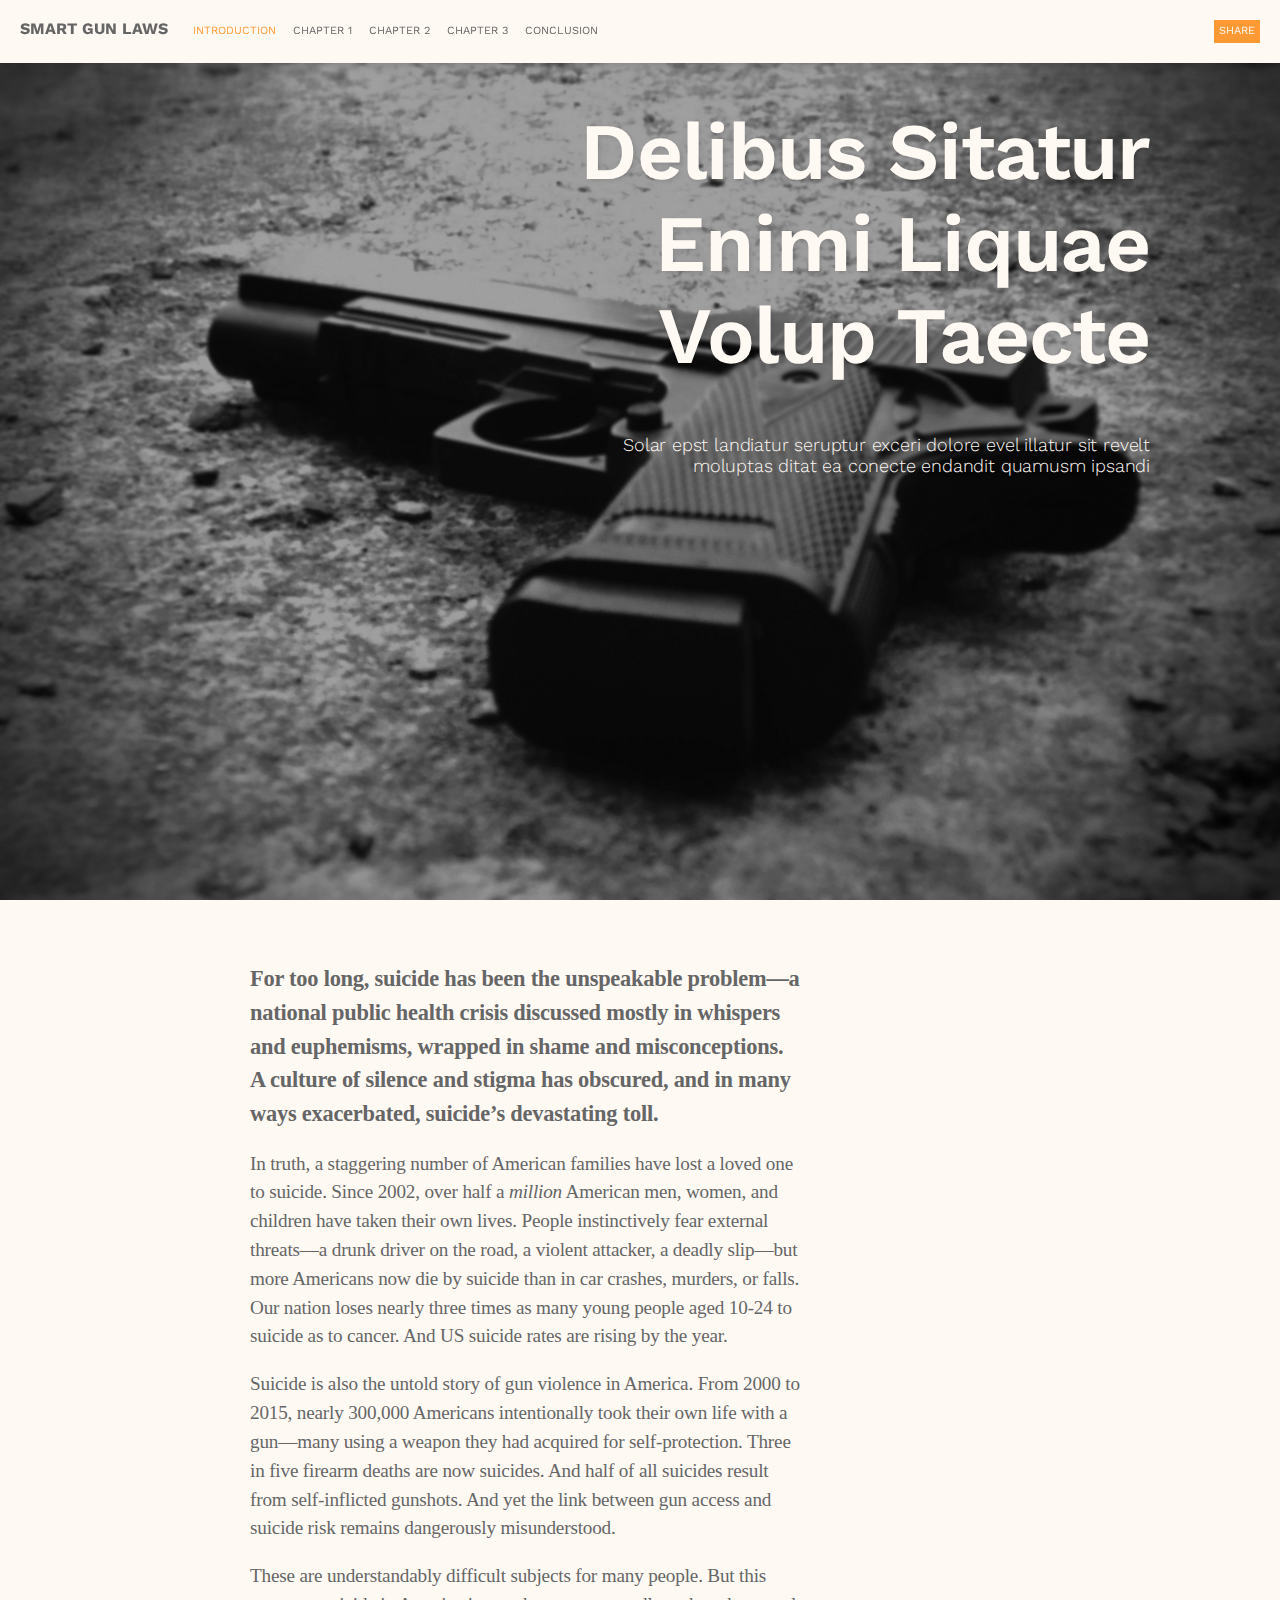
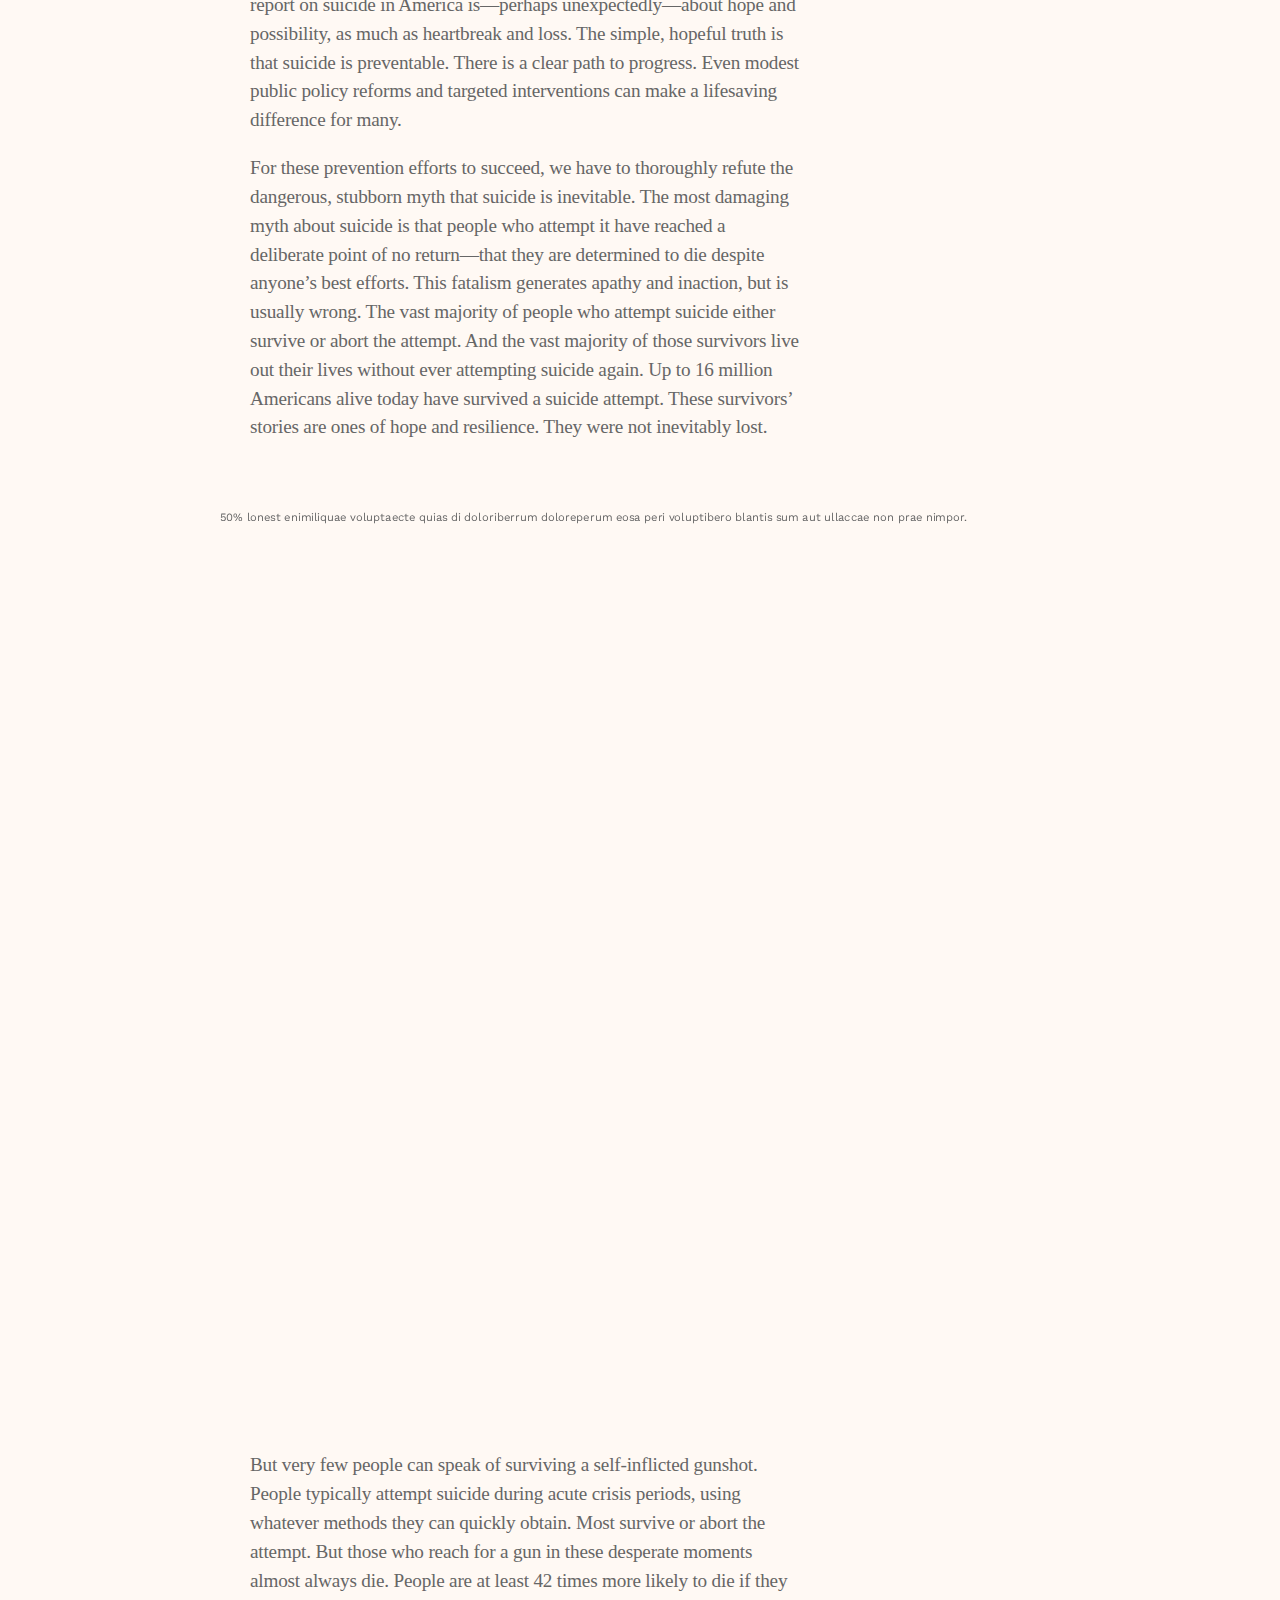
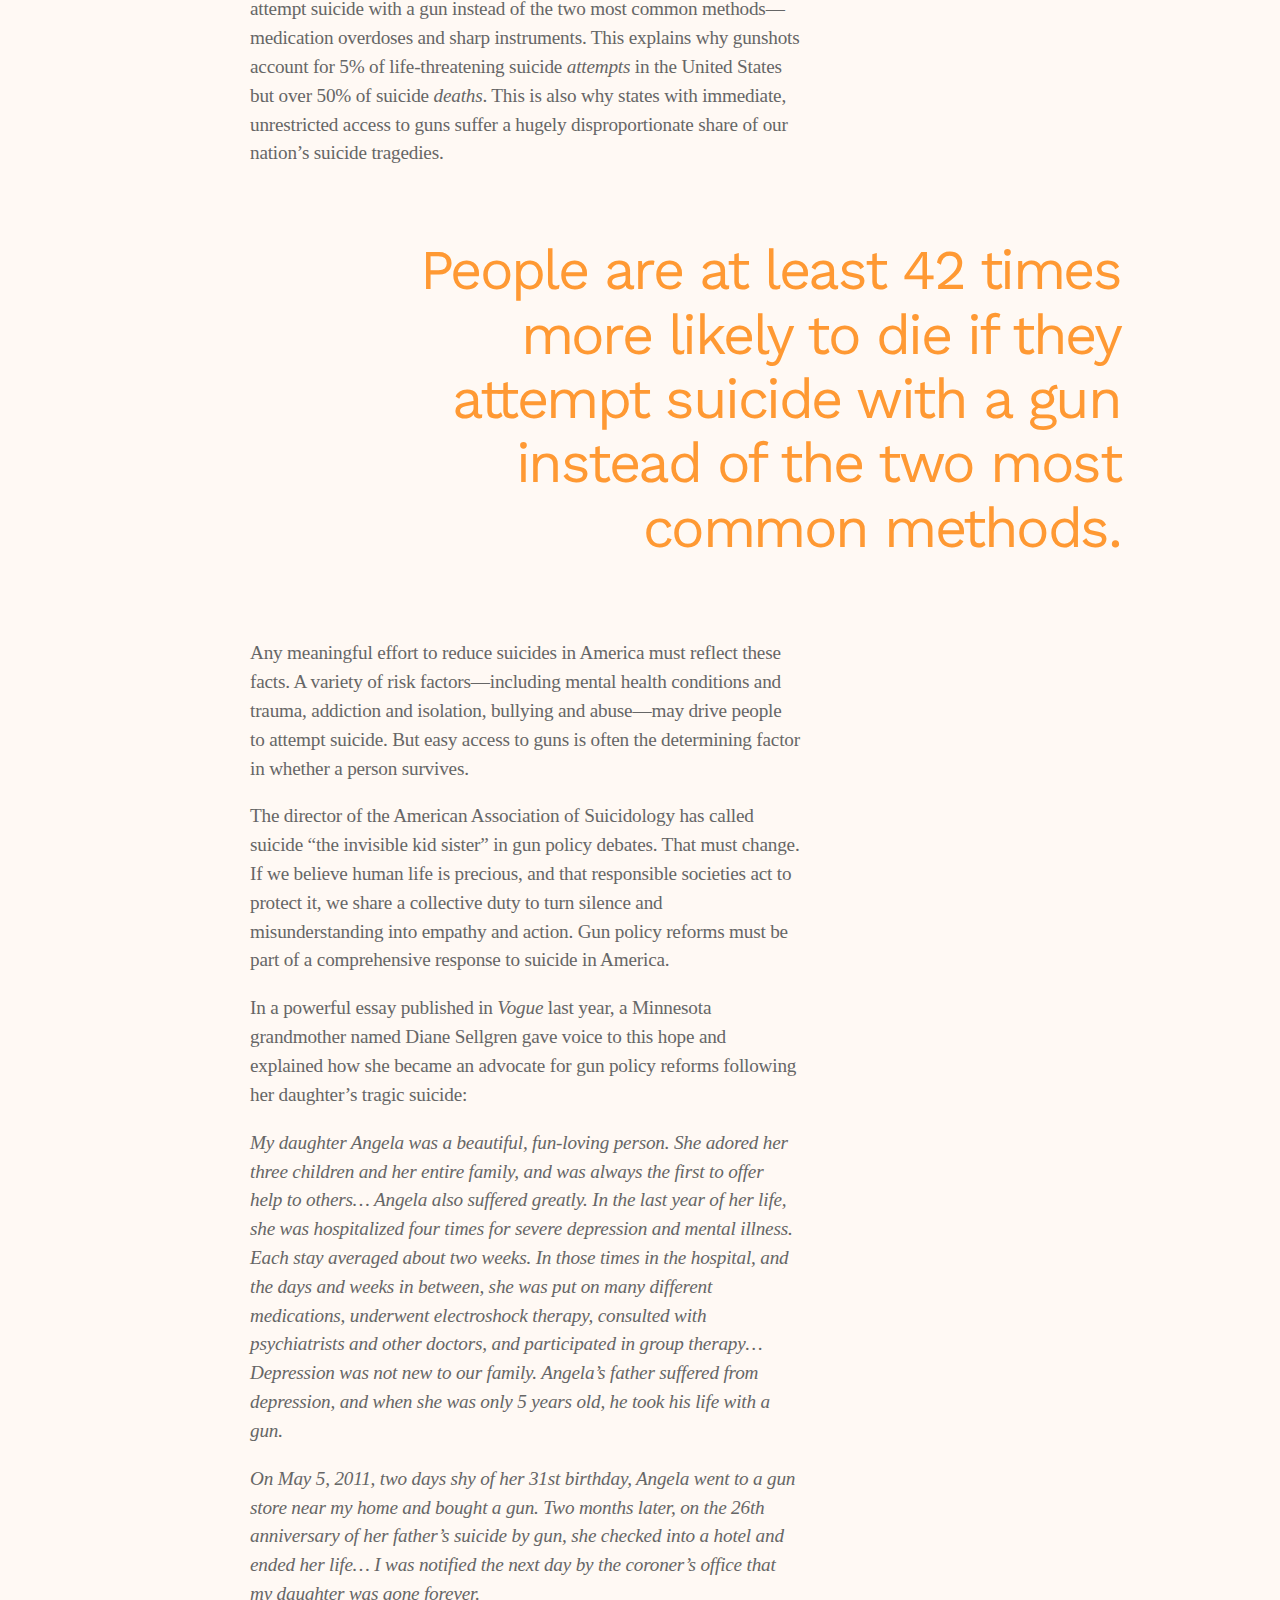
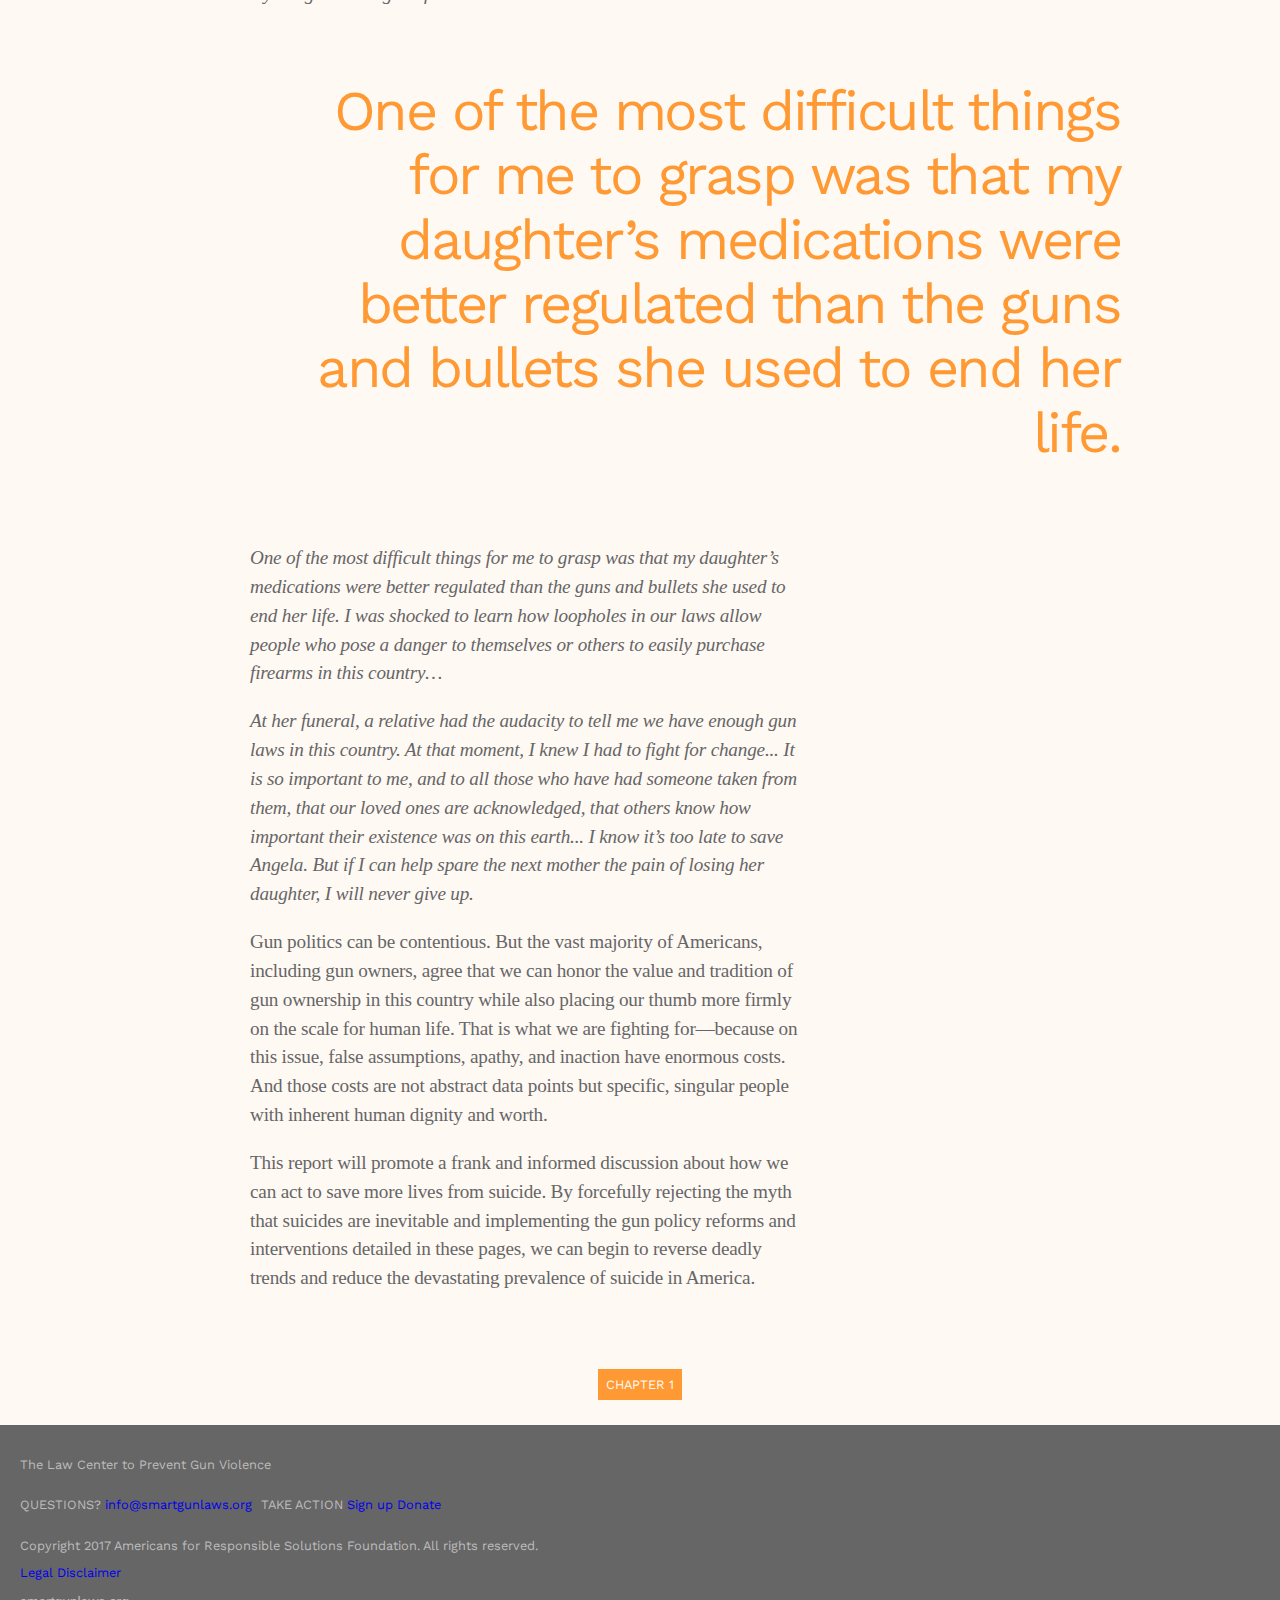
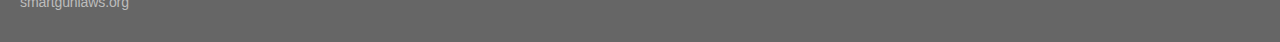
==== commit a598e5e1: "First stab at implementing parallax" ====
--- a/index.html
+++ b/index.html
@@ -20,7 +20,7 @@
     <link rel="stylesheet" href="https://fonts.googleapis.com/css?family=Montserrat:100,100i,200,200i,300,300i,400,400i,500,500i,600,600i,700,700i,800,800i,900,900i">
     <link rel="stylesheet" href="https://fonts.googleapis.com/css?family=Work+Sans:100,200,300,400,500,600,700,800,900">
     <link rel="stylesheet"
-    href="//cloud.typography.com/6794894/708148/css/fonts.css">
+    href="http://cloud.typography.com/6794894/708148/css/fonts.css">
     <link rel="stylesheet" href="styles/parallax.css">
     <link rel="stylesheet" href="styles/styles.css">
   </head>
@@ -35,6 +35,7 @@
     -->
     <header class="mainheader">
       <!-- <div class="logomark"><img src="images/Logomark.png"></div> -->
+      <!-- REVIEW: investigate better semantic element for site name so h1 is reserved for report title -->
       <h1>Smart Gun Laws</h1>
       <button id="menu-toggler">Menu</button>
       <ul class="nav" id="main-menu">
@@ -63,9 +64,16 @@
       </p>
     </div>
 
-    <div id="group1" class="parallax__layer--base image-container inner-image" style="background-image: url('images/sad.jpg')">
-      <div>
-        <blockquote class="parallax__layer--fore">50% lonest enimiliquae voluptaecte quias di doloriberrum doloreperum eosa peri voluptibero blantis sum aut ullaccae non prae nimpor.</blockquote>
+    <div class="parallax">
+      <div id="group1" class="parallax__group">
+        <!-- Base Layer -->
+        <div class="parallax__layer parallax__layer--base">
+          <blockquote class="parallax__layer--fore">50% lonest enimiliquae voluptaecte quias di doloriberrum doloreperum eosa peri voluptibero blantis sum aut ullaccae non prae nimpor.</blockquote>
+        </div>
+        <!-- Background Layer -->
+        <div class="parallax__layer parallax__layer--back parallax-image">
+          <!-- Empty container for background image -->
+        </div>
       </div>
     </div>
 
@@ -110,7 +118,7 @@
       <p>Copyright 2017 Americans for Responsible Solutions Foundation. All rights reserved.</p>
       <p><a href="http://smartgunlaws.org/legal-disclaimer">Legal Disclaimer</a></p>
       <!-- REVIEW: remove h2 -->
-      <h2 class="footer-url">smartgunlaws.org</h2>
+      <h2 class="url">smartgunlaws.org</h2>
     </footer>
 
     <script src="scripts/jquery-3.2.1.min.js"></script>
--- a/styles/styles.css
+++ b/styles/styles.css
@@ -1,7 +1,13 @@
-/* apply a natural box layout model to all elements, but allowing components to change */
+/*
+  Set box-sizing to border-box for the whole site.
+
+  See: https://www.paulirish.com/2012/box-sizing-border-box-ftw/
+*/
+/* apply a natural box layout model to all elements */
 html {
   box-sizing: border-box;
 }
+/* but allowing components to change */
 *, *:before, *:after {
   box-sizing: inherit;
 }
@@ -70,9 +76,7 @@
 }
 
 /**** MAIN NAVIGATION ****/
-
-/* REVIEW: consider removing mainheader class and using only `header` */
-.mainheader {
+header {
   position: fixed;
   z-index: 1;
   width: 100%;
@@ -82,14 +86,14 @@
   border-bottom: 1px #ddd;
 }
 
-.mainheader h1 {
+header h1 {
   display: inline-block;
   margin: 0;
   font-size: 1em;
   text-transform: uppercase;
 }
 
-.mainheader .logomark {
+header .logomark {
   /*background-image: url(../images/Logomark.png);*/
   width: 15px;
   padding: 5px;
@@ -97,7 +101,7 @@
   margin: 0px 5px;
 }
 
-.mainheader ul {
+header ul {
   display: inline-block;
   margin: 0 20px;
   padding: 0;
@@ -122,27 +126,27 @@
   a:active - a currently clicked link
 */
 
-.mainheader a {
+header a {
   color: #666;
   font-size: 11px;
   text-transform: uppercase;
 }
 
-.mainheader a:hover {
+header a:hover {
   color: #ff9933;
   transition: color .2s linear;
   text-decoration: none;
 }
 
-.mainheader a:active {
-  color: #ff9933;
-}
-
-.mainheader a.current-page {
-  color: #ff9933;
-  }
-
-.mainheader a.donate {
+header a:active {
+  color: #ff9933;
+}
+
+header a.current-page {
+  color: #ff9933;
+  }
+
+header a.donate {
   float: right;
   margin: 0;
   padding: 5px;
@@ -302,6 +306,13 @@
   z-index: 2;
 }
 
+.parallax-image {
+  background-image: url('../images/sad.jpg');
+  background-size: cover;
+  background-attachment: fixed;
+  height: 100vh;
+  z-index: 2;
+}
 /**** END GRAPHICS ****/
 
 /**** BOTTOM PAGE CHAPTER NAVIGATION****/
@@ -340,7 +351,7 @@
   color: #bcbcbc;
 }
 
-.footer-url {
+footer .url {
   font-family: "Gotham A", "Gotham B", sans-serif;
   font-size: 1.1em;
   font-weight: 200;
@@ -384,26 +395,33 @@
   .reportcontainer {
     padding: 40px 100px 80px 40px;
   }
-  .reportcontainer p{
+  .reportcontainer p {
     padding-right: 160px;
   }
   .reportcontainer blockquote {
     padding-bottom: 65px;
   }
-  .graphic-container{
-    width: 50%
+  .graphic-container {
+    width: 50%;
   }
 }
 
 @media screen and (max-width: 750px) {
-  .mainheader h1 {
+  header h1 {
     display: none;
   }
-  .nav li{
+  .nav {
     display: none;
   }
   #menu-toggler {
     display: inline;
+  }
+  .menu-open .nav {
+    /* Nav styles for open menu go here */
+    display: inline-block;
+  }
+  .menu-open #menu-toggler {
+    /* Menu butotn styles for open menu go here */
   }
   .titlebanner, .titlebanner-subhead {
     margin: 0px;
@@ -415,13 +433,13 @@
     padding: 0px;
     font-size: 1em;
   }
-  .reportcontainer p{
+  .reportcontainer p {
     padding: 8px 16px;
   }
   .reportcontainer blockquote {
     padding: 30px 0px 60px 0px;
     font-size: 2.5em;
-  }
+  } 
   .graphic-container{
     width: 100%;
     margin: 0px;
@@ -448,12 +466,10 @@
   }
   .titlebanner-subhead {
     padding-top: 0px;
-    /*padding-left: 40px;*/
     font-size: 0.7em;
   }
   .reportcontainer {
-    margin-left: 10px;
-    margin-right: 10px;
+    margin: 0 20px;
     padding: 0px;
   }
   .reportcontainer p{
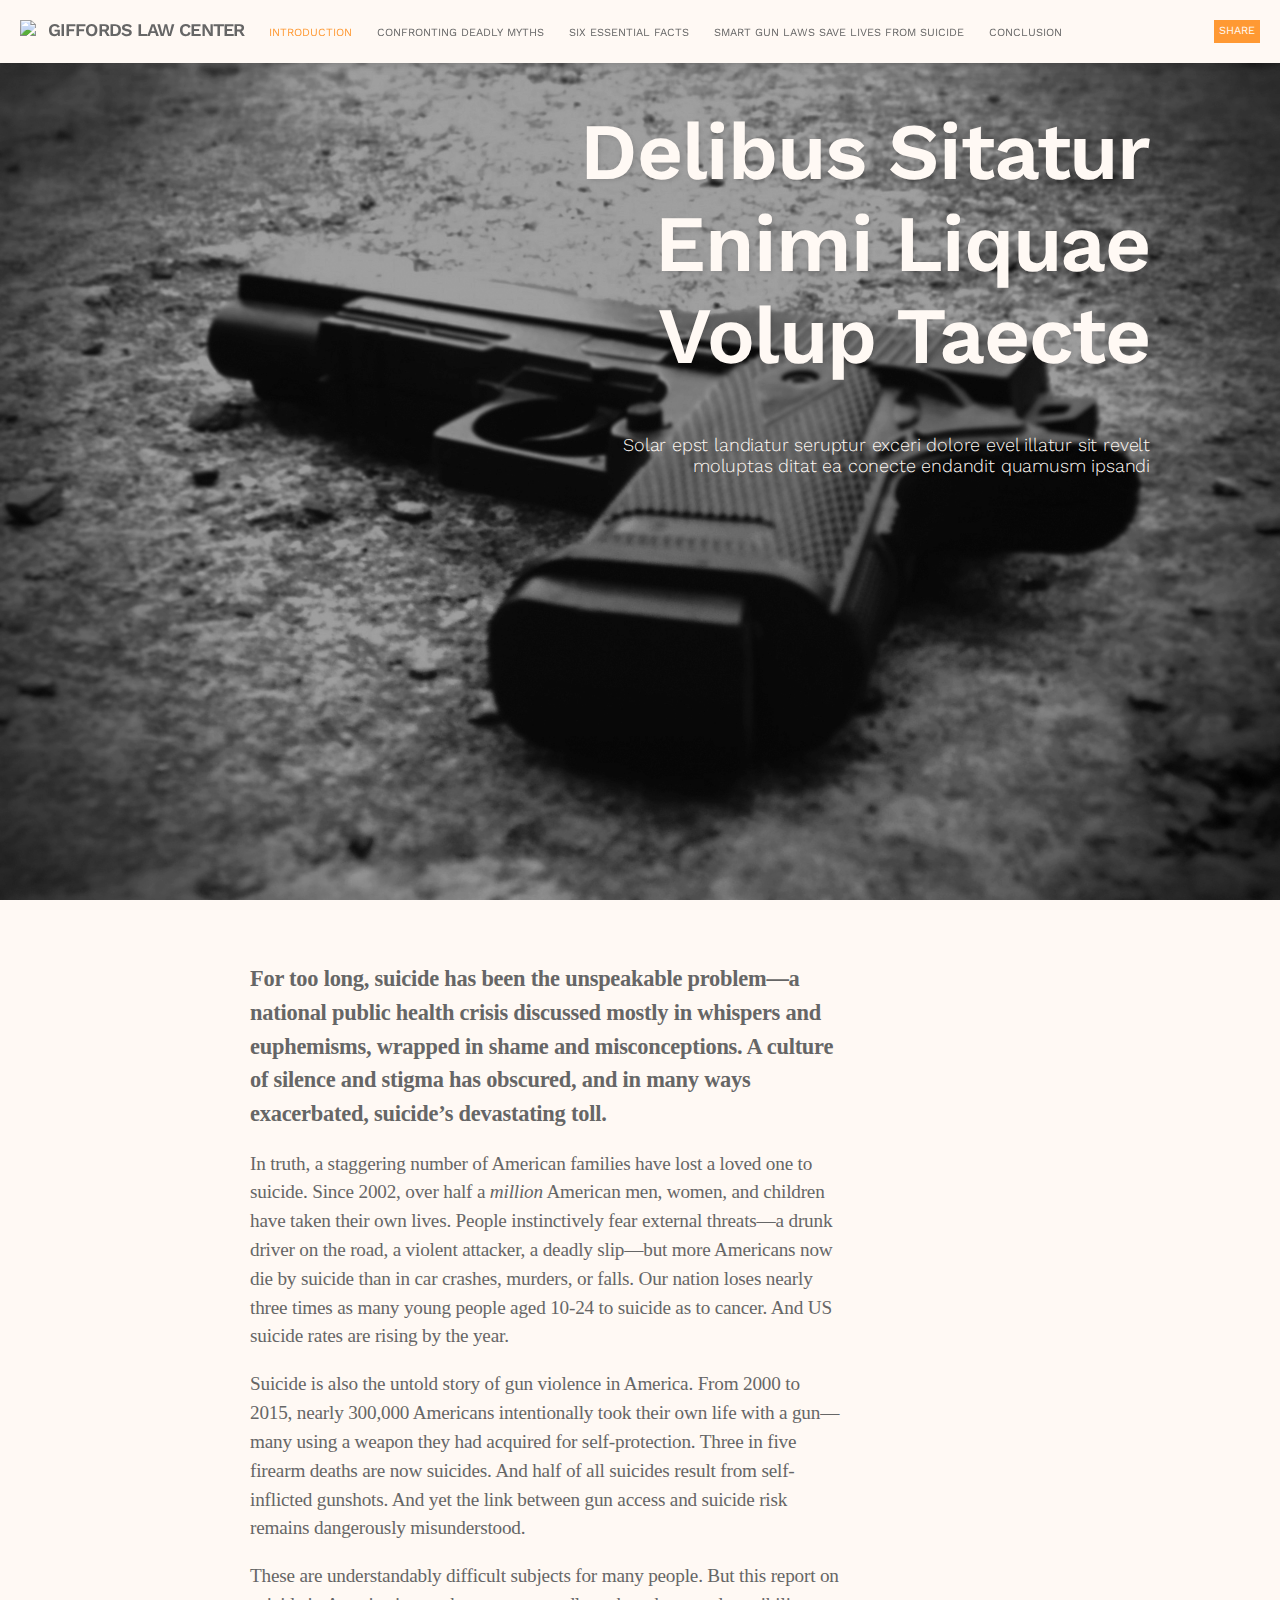
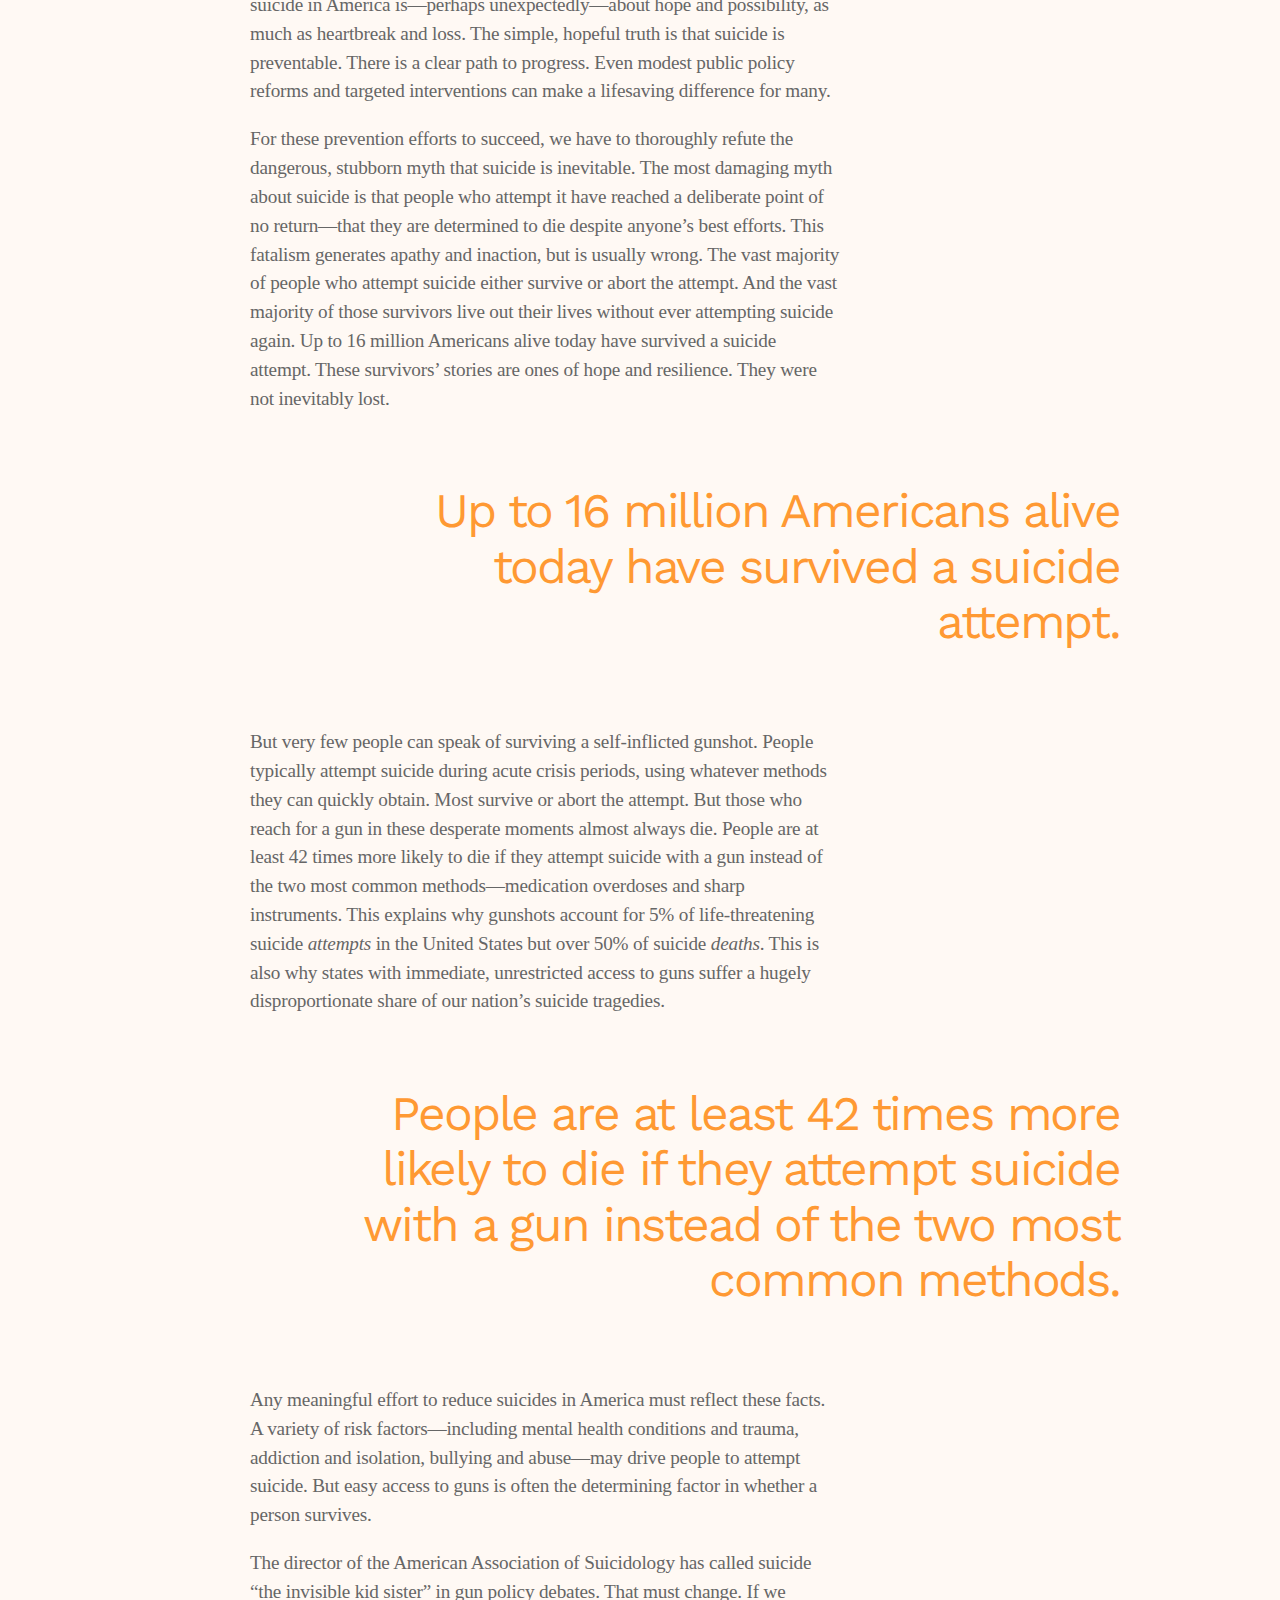
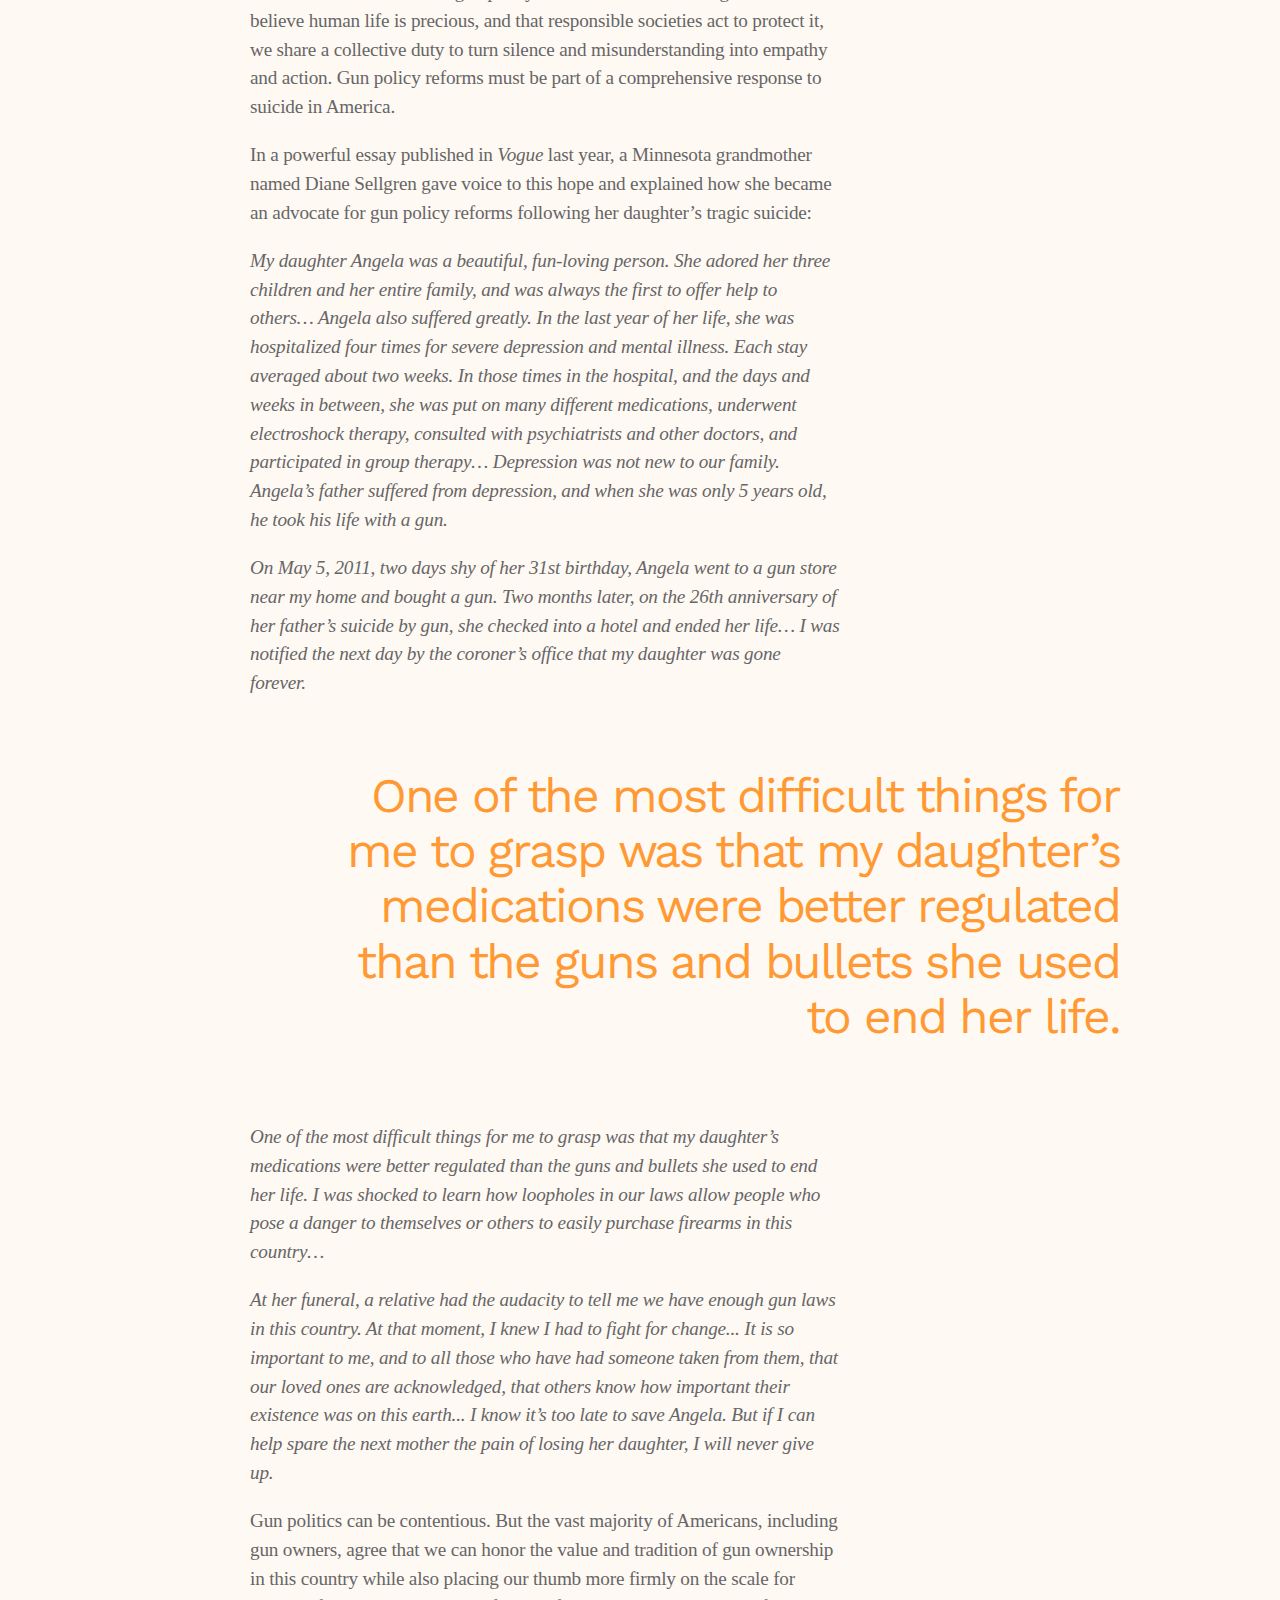
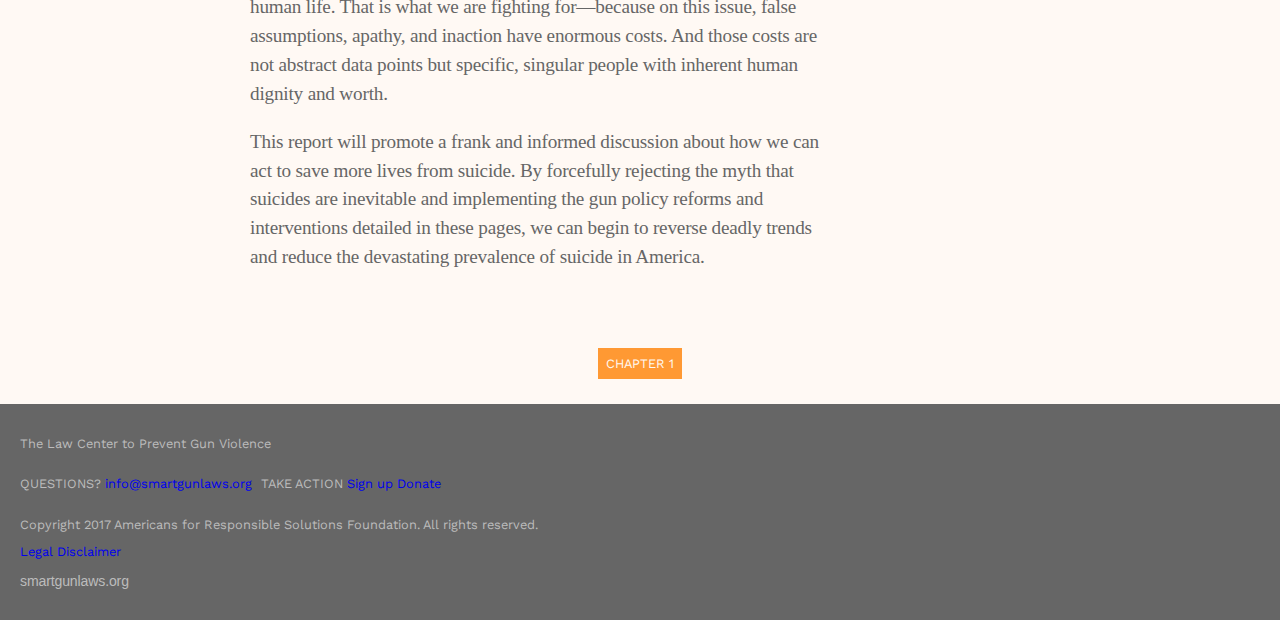
==== commit f1604d53: "Added photos to each chapter heading, finessed nav" ====
--- a/index.html
+++ b/index.html
@@ -13,14 +13,15 @@
     -->
     <title>Delibus sitatur enimi liquae volup taecte | Reports | Smart Gun Laws</title>
     <meta name="description" content="Report template Law Center to Prevent Gun Violence">
-    <!-- REVIEW: add some keywords -->
-    <meta name="keywords" content="keywords, go, here">
+    <meta name="keywords" content="guns, nra, gvp, gun violence prevention, gun-control, second amendment, suicide, policy, politics, gun laws, firearms, self-harm, self-protection, United States gun policy">
+    <!-- Meta tags for responsive on small devices -->
+    <meta http-equiv="X-UA-Compatible" content="IE=edge">
+    <meta name="viewport" content="width=device-width, initial-scale=1">
     <!-- NOTE: Normalize/Reset first, followed by third-party, then author CSS -->
     <link rel="stylesheet" href="styles/normalize.css">
     <link rel="stylesheet" href="https://fonts.googleapis.com/css?family=Montserrat:100,100i,200,200i,300,300i,400,400i,500,500i,600,600i,700,700i,800,800i,900,900i">
     <link rel="stylesheet" href="https://fonts.googleapis.com/css?family=Work+Sans:100,200,300,400,500,600,700,800,900">
-    <link rel="stylesheet"
-    href="http://cloud.typography.com/6794894/708148/css/fonts.css">
+    <link rel="stylesheet" type="text/css" href="https://cloud.typography.com/6794894/666728/css/fonts.css" />
     <link rel="stylesheet" href="styles/parallax.css">
     <link rel="stylesheet" href="styles/styles.css">
   </head>
@@ -34,18 +35,18 @@
         - all sections should have a heading
     -->
     <header class="mainheader">
-      <!-- <div class="logomark"><img src="images/Logomark.png"></div> -->
+      <div class="logomark"><img src="images/logomark.png" width="20px"></div>
       <!-- REVIEW: investigate better semantic element for site name so h1 is reserved for report title -->
-      <h1>Smart Gun Laws</h1>
+      <h2>Giffords Law Center</h2>
       <button id="menu-toggler">Menu</button>
       <ul class="nav" id="main-menu">
         <li class="nav-item"><a class="current-page" href="index.html">Introduction</a></li>
-        <li class="nav-item"><a href="chapter1.html">Chapter 1</a></li>
-        <li class="nav-item"><a href="chapter2.html">Chapter 2</a></li>
-        <li class="nav-item"><a href="chapter3.html">Chapter 3</a></li>
+        <li class="nav-item"><a href="chapter1.html">Confronting Deadly Myths</a></li>
+        <li class="nav-item"><a href="chapter2.html">Six Essential Facts</a></li>
+        <li class="nav-item"><a href="chapter3.html">Smart Gun Laws Save Lives from Suicide</a></li>
         <li class="nav-item"><a href="conclusion.html">Conclusion</a></li>
       </ul>
-      <a class="donate" href="https://smart-gun-laws.networkforgood.com/projects/11942-smart-gun-laws">Share</a>
+      <a class="donate" href="https://www.facebook.com/LawCenterToPreventGunViolence/">Share</a>
     </header>
    
     <div class="titlebanner image-container">
@@ -62,22 +63,7 @@
       </p>
       <p>For these prevention efforts to succeed, we have to thoroughly refute the dangerous, stubborn myth that suicide is inevitable. The most damaging myth about suicide is that people who attempt it have reached a deliberate point of no return—that they are determined to die despite anyone’s best efforts. This fatalism generates apathy and inaction, but is usually wrong. The vast majority of people who attempt suicide either survive or abort the attempt. And the vast majority of those survivors live out their lives without ever attempting suicide again. Up to 16 million Americans alive today have survived a suicide attempt. These survivors’ stories are ones of hope and resilience. They were not inevitably lost. 
       </p>
-    </div>
-
-    <div class="parallax">
-      <div id="group1" class="parallax__group">
-        <!-- Base Layer -->
-        <div class="parallax__layer parallax__layer--base">
-          <blockquote class="parallax__layer--fore">50% lonest enimiliquae voluptaecte quias di doloriberrum doloreperum eosa peri voluptibero blantis sum aut ullaccae non prae nimpor.</blockquote>
-        </div>
-        <!-- Background Layer -->
-        <div class="parallax__layer parallax__layer--back parallax-image">
-          <!-- Empty container for background image -->
-        </div>
-      </div>
-    </div>
-
-    <div class="reportcontainer">
+      <blockquote><!-- <hr style="border-color: #ff9933; width: 100px;"> -->Up to 16 million Americans alive today have survived a suicide attempt. </blockquote>
       <p>But very few people can speak of surviving a self-inflicted gunshot. People typically attempt suicide during acute crisis periods, using whatever methods they can quickly obtain. Most survive or abort the attempt. But those who reach for a gun in these desperate moments almost always die. People are at least 42 times more likely to die if they attempt suicide with a gun instead of the two most common methods—medication overdoses and sharp instruments. This explains why gunshots account for 5% of life-threatening suicide <i>attempts</i> in the United States but over 50% of suicide <i>deaths</i>. This is also why states with immediate, unrestricted access to guns suffer a hugely disproportionate share of our nation’s suicide tragedies. 
       </p>
       <blockquote>People are at least 42 times more likely to die if they attempt suicide with a gun instead of the two most common methods.</blockquote>
@@ -97,8 +83,7 @@
       <p><i>At her funeral, a relative had the audacity to tell me we have enough gun laws in this country. At that moment, I knew I had to fight for change... It is so important to me, and to all those who have had someone taken from them, that our loved ones are acknowledged, that others know how important their existence was on this earth... I know it’s too late to save Angela. But if I can help spare the next mother the pain of losing her daughter, I will never give up.
       </i></p>
       <p>Gun politics can be contentious. But the vast majority of Americans, including gun owners, agree that we can honor the value and tradition of gun ownership in this country while also placing our thumb more firmly on the scale for human life. That is what we are fighting for—because on this issue, false assumptions, apathy, and inaction have enormous costs. And those costs are not abstract data points but specific, singular people with inherent human dignity and worth.</p>
-      <p>This report will promote a frank and informed discussion about how we can act to save more lives from suicide. By forcefully rejecting the myth that suicides are inevitable and implementing the gun policy reforms and interventions detailed in these pages, we can begin to reverse deadly trends and reduce the devastating prevalence of suicide in America. 
-      </p>
+      <p>This report will promote a frank and informed discussion about how we can act to save more lives from suicide. By forcefully rejecting the myth that suicides are inevitable and implementing the gun policy reforms and interventions detailed in these pages, we can begin to reverse deadly trends and reduce the devastating prevalence of suicide in America.</p>
     </div>
 
     <div class="chapternav-container">
--- a/styles/styles.css
+++ b/styles/styles.css
@@ -86,19 +86,19 @@
   border-bottom: 1px #ddd;
 }
 
-header h1 {
+header h2 {
   display: inline-block;
   margin: 0;
-  font-size: 1em;
+  font-size: 18px;
+  letter-spacing: -0.05em;
   text-transform: uppercase;
 }
 
 header .logomark {
-  /*background-image: url(../images/Logomark.png);*/
-  width: 15px;
-  padding: 5px;
-  display: inline;
-  margin: 0px 5px;
+  max-height: 10px;
+  display: inline-block;
+  padding-right: 7px;
+  margin: 0px;
 }
 
 header ul {
@@ -111,7 +111,7 @@
 
 .nav li {
   display: inline;
-  padding-right: 12px;
+  padding-right: 20px;
 }
 
 #menu-toggler {
@@ -184,27 +184,67 @@
   padding-top: 0px;
 }
 
+.image-container {
+  background-size: cover;
+  background-attachment: fixed;
+  height: 100vh;
+  z-index: 2;
+}
+
+.chapterbanner {
+  height: 50vh;
+  min-height: 500px;
+}
+
+#banner-image-1 {
+  background-image: url("../images/iz-zy-140216.jpg")
+}
+
+#banner-image-2 {
+  background-image: url("../images/raphael-bruno-156956.jpg")
+}
+
+#banner-image-3 {
+  background-image: url("../images/claire-anderson-60670.jpg")
+}
+
+#banner-image-4 {
+  background-image: url("../images/kamesh-vedula-208292.jpg")
+}
+
 /**** END TITLE BANNER ****/
 
 /**** REPORT BODY ****/
 
 .reportcontainer {
   padding: 40px 100px 40px 250px;
-}
-
-.reportcontainer h1 {
+/*  max-width: 1000px;*/
+/*  border: solid 1px red;*/
+}
+
+/*.report-container-for-text {
+  max-width: 650px;
+  border: solid 1px blue;
+}*/
+
+.reportcontainer h2 {
   font-size: 2em;
   text-transform: lowercase;
   text-transform: capitalize;
 }
 
+.reportcontainer h2, .reportcontainer h3, .reportcontainer h4, .reportcontainer h5, .reportcontainer h6, .reportcontainer li {
+  padding-right: 200px;
+}
+
+
 .reportcontainer p {
+  padding-right: 340px;
+  margin-bottom: 10px;
   font-family: Georgia, serif;
   line-height: 1.5em;
   letter-spacing: -0.01em;
   font-size: 1.2em;
-  padding-right: 380px;
-  margin-bottom: 10px;
 }
 
 .reportcontainer .introtext {
@@ -216,7 +256,7 @@
 .reportcontainer blockquote {
   margin: 0;
   padding: 60px;
-  font-size: 3.5em;
+  font-size: 3em;
   letter-spacing: -0.045em;
   text-align: right;
   color: #ff9933;
@@ -229,7 +269,9 @@
 
 .reportcontainer ul { 
   margin: 0px 60px; 
-  padding: 30px; 
+  padding-bottom: 30px;
+  padding-top: 30px;
+  padding-right: 30px; 
   line-height: 1.5em;
 }
 
@@ -247,16 +289,16 @@
   font-size: 1em;
   letter-spacing: -0.045em;
   z-index: 1;
-  padding: 50px;
-  margin: 40px 40px;
+  padding: 20px;
+  /*margin: 40px 40px;*/
   /*position: relative;
   display: block;*/
   text-transform: uppercase;
   font-size: 0.8em;
   text-align: center;
-  display: flex;
+/*  display: flex;
   flex-wrap: wrap;
-  justify-content: space-between;
+  justify-content: space-between;*/
 }
 
 .bar-chart {
@@ -299,13 +341,6 @@
   }
 }
 
-.image-container {
-  background-size: cover;
-  background-attachment: fixed;
-  height: 100vh;
-  z-index: 2;
-}
-
 .parallax-image {
   background-image: url('../images/sad.jpg');
   background-size: cover;
@@ -384,6 +419,27 @@
 
 /*** MEDIA QUERIES ***/
 @media screen and (max-width: 1150px) {
+  header h1 {
+    display: none;
+  }
+  .nav {
+    display: none;
+  }
+  #menu-toggler {
+    display: inline;
+  }
+  .menu-open .nav {
+    /* Nav styles for open menu go here */
+    display: inline-block;
+    position: fixed;
+    top: 35px;
+/*    left: -250px;
+*/    width: 50%;
+    transition: left 0.2s;
+  }
+  .menu-open #menu-toggler li {
+    display: block;
+  }
   .titlebanner, .titlebanner-subhead {
     margin: 0px;
     padding: 60px 40px 0px 50px;
@@ -407,22 +463,6 @@
 }
 
 @media screen and (max-width: 750px) {
-  header h1 {
-    display: none;
-  }
-  .nav {
-    display: none;
-  }
-  #menu-toggler {
-    display: inline;
-  }
-  .menu-open .nav {
-    /* Nav styles for open menu go here */
-    display: inline-block;
-  }
-  .menu-open #menu-toggler {
-    /* Menu butotn styles for open menu go here */
-  }
   .titlebanner, .titlebanner-subhead {
     margin: 0px;
     padding: 60px 40px 0px 50px;
@@ -435,6 +475,9 @@
   }
   .reportcontainer p {
     padding: 8px 16px;
+  }
+  .reportcontainer h2, .reportcontainer h3, .reportcontainer h4, .reportcontainer h5, .reportcontainer h6, .reportcontainer li {
+    padding-right: 50px;
   }
   .reportcontainer blockquote {
     padding: 30px 0px 60px 0px;
@@ -472,6 +515,9 @@
     margin: 0 20px;
     padding: 0px;
   }
+  .reportcontainer h2, .reportcontainer h3, .reportcontainer h4, .reportcontainer h5, .reportcontainer h6, .reportcontainer li {
+    padding: 0px;
+  }
   .reportcontainer p{
     font-size: 1.1em;
     padding: 3px;
